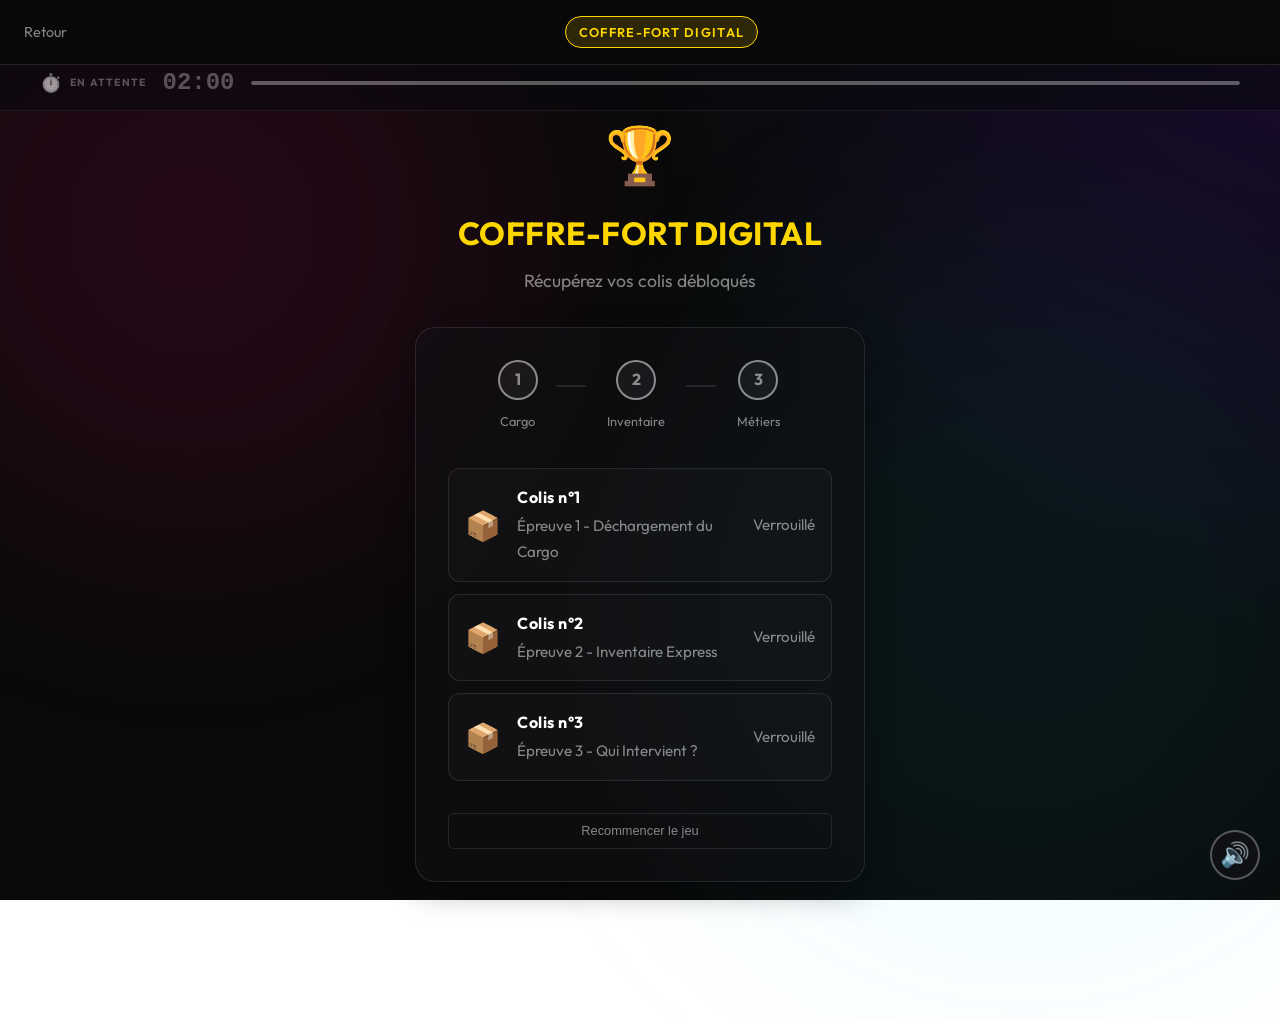
==== coffre.html @ bd88b9b7 "Add files via upload" ====
<!DOCTYPE html>
<html lang="fr">
<head>
  <meta charset="UTF-8">
  <meta name="viewport" content="width=device-width, initial-scale=1.0">
  <title>Coffre-Fort Digital - Récompenses</title>
  
  <link rel="stylesheet" href="css/styles.css">
  <link rel="icon" type="image/jpeg" href="img/favicon.jpeg">
  
  <audio id="bg-music" loop>
    <source src="audio/coffre_win.mp3" type="audio/mpeg">
  </audio>
</head>
<body>

  <div class="page-loader" id="page-loader">
    <div class="loader-content">
      <div class="loader-logo">
        <div class="loader-symbols">
          <span class="loader-symbol circle"></span>
          <span class="loader-symbol triangle"></span>
          <span class="loader-symbol square"></span>
          <span class="loader-symbol cross"></span>
        </div>
      </div>
      <div class="loader-text">COFFRE-FORT DIGITAL</div>
      <div class="loader-bar">
        <div class="loader-progress"></div>
      </div>
      <div class="loader-status">Ouverture du conteneur de survie...</div>
    </div>
  </div>

  <header class="header">
    <a href="#" class="back-btn" id="back-btn">Retour</a>
    <div class="header-center">
      <span class="page-badge gold">COFFRE-FORT DIGITAL</span>
    </div>
    <div class="header-right"></div>
  </header>

  <main class="game-page">
    <div class="game-container">
      
      <div class="game-header">
        <div class="game-icon-large">🏆</div>
        <h1 class="gold">COFFRE-FORT DIGITAL</h1>
        <p>Récupérez vos colis débloqués</p>
      </div>

      <div class="game-content">
        
        <div class="coffre-progress">
          <div class="progress-item" id="prog-enigme1">
            <div class="progress-circle">1</div>
            <span>Cargo</span>
          </div>
          <div class="progress-line"></div>
          <div class="progress-item" id="prog-quiz">
            <div class="progress-circle">2</div>
            <span>Inventaire</span>
          </div>
          <div class="progress-line"></div>
          <div class="progress-item" id="prog-enigma">
            <div class="progress-circle">3</div>
            <span>Métiers</span>
          </div>
        </div>

        <div class="rewards-list">
          <div class="reward-card" id="reward-enigme1" data-game="enigme1">
            <div class="reward-icon">📦</div>
            <div class="reward-info">
              <h3>Colis n°1</h3>
              <span class="reward-link">Épreuve 1 - Déchargement du Cargo</span>
            </div>
            <div class="reward-status" id="status-enigme1">Verrouillé</div>
          </div>

          <div class="reward-card" id="reward-quiz" data-game="quiz">
            <div class="reward-icon">📦</div>
            <div class="reward-info">
              <h3>Colis n°2</h3>
              <span class="reward-link">Épreuve 2 - Inventaire Express</span>
            </div>
            <div class="reward-status" id="status-quiz">Verrouillé</div>
          </div>

          <div class="reward-card" id="reward-enigma" data-game="enigma">
            <div class="reward-icon">📦</div>
            <div class="reward-info">
              <h3>Colis n°3</h3>
              <span class="reward-link">Épreuve 3 - Qui Intervient ?</span>
            </div>
            <div class="reward-status" id="status-enigma">Verrouillé</div>
          </div>
        </div>

        <div class="next-zone-box hidden" id="next-zone">
          <div class="next-zone-content">
            <span class="next-zone-icon" id="next-zone-icon">🎉</span>
            <h3 id="next-zone-title">ÉPREUVES TERMINÉES</h3>
            <p id="next-zone-text">Résultat de vos épreuves</p>
            <div class="next-zone-direction">
              <span class="direction-icon">🗣️</span>
              <div class="direction-info">
                <strong>PROCHAINE ÉTAPE</strong>
                <p>Échangez avec l'<span class="zone-name">INTERVENANT LOGISTIQUE</span> sur les métiers et conditions de travail !</p>
              </div>
            </div>
            <p class="next-zone-instruction">Présentez vos résultats à l'intervenant. Posez-lui vos questions sur les formations, les métiers et le quotidien en entrepôt !</p>
          </div>
        </div>

        <button class="btn-reset" id="btn-reset">Recommencer le jeu</button>

      </div>
    </div>
  </main>

  <div class="modal" id="modal-success">
    <div class="modal-content success">
      <div class="modal-icon">OK</div>
      <h3>COLIS DÉBLOQUÉ !</h3>
      <p>Signalez au maître du jeu que vous avez réussi.<br>Vous pouvez recevoir vos prix et continuer.</p>
      <button class="btn-primary" id="btn-close-success">CONTINUER</button>
    </div>
  </div>

  <div class="modal" id="modal-fail">
    <div class="modal-content fail">
      <div class="modal-icon">X</div>
      <h3>COLIS VERROUILLÉ</h3>
      <p id="fail-message">Vous devez réussir l'épreuve pour débloquer ce colis.</p>
      <button class="btn-primary" id="btn-close-fail">COMPRIS</button>
    </div>
  </div>

  <footer class="footer">
    <p>© 2026 Maître du Jeu Khouyousse — Destination Apprentissage</p>
  </footer>

  <script src="js/loader.js"></script>
  <script src="js/gameState.js"></script>
  <script src="js/globalTimer.js"></script>
  <script src="js/coffre.js"></script>
  <script src="js/music.js"></script>
</body>
</html>
---- css/styles.css ----
/* ==========================================
   RESET & VARIABLES
   ========================================== */
@import url('https://fonts.googleapis.com/css2?family=Outfit:wght@300;400;600;700;800;900&display=swap');

* {
  margin: 0;
  padding: 0;
  box-sizing: border-box;
}

:root {
  --bg: #0a0a0a;
  --bg-card: #111114;
  --bg-card-hover: #1a1a1f;
  --pink: #ff007f;
  --purple: #a855f7;
  --cyan: #00d4ff;
  --green: #00ff88;
  --red: #ff4444;
  --gold: #ffd700;
  --white: #ffffff;
  --gray: rgba(255,255,255,0.5);
  --gray-light: rgba(255,255,255,0.7);
  --border: rgba(255,255,255,0.1);
}

body {
  font-family: 'Segoe UI', system-ui, -apple-system, sans-serif;
  background: var(--bg);
  color: var(--white);
  line-height: 1.6;
  min-height: 100vh;
}

/* HEADER */
.header {
  position: fixed;
  top: 0;
  left: 0;
  right: 0;
  z-index: 100;
  display: flex;
  justify-content: space-between;
  align-items: center;
  padding: 1rem 1.5rem;
  background: rgba(10,10,10,0.95);
  backdrop-filter: blur(10px);
  border-bottom: 1px solid var(--border);
}

.header-left { display: flex; align-items: center; gap: 0.75rem; flex-shrink: 0; }
.header-center { flex: 1; display: flex; justify-content: center; }
.header-right { flex-shrink: 0; }

.squid-symbols { display: flex; gap: 0.35rem; }
.symbol.circle { width: 12px; height: 12px; border: 2px solid var(--pink); border-radius: 50%; }
.symbol.triangle { width: 0; height: 0; border-left: 6px solid transparent; border-right: 6px solid transparent; border-bottom: 10px solid var(--pink); }
.symbol.square { width: 12px; height: 12px; border: 2px solid var(--pink); }
.symbol.cross { width: 12px; height: 12px; position: relative; }
.symbol.cross::before, .symbol.cross::after { content: ''; position: absolute; background: var(--pink); border-radius: 1px; width: 2px; height: 100%; top: 50%; left: 50%; }
.symbol.cross::before { transform: translate(-50%, -50%) rotate(45deg); }
.symbol.cross::after { transform: translate(-50%, -50%) rotate(-45deg); }

.logo-text {
  font-size: 0.95rem;
  font-weight: 700;
  background: linear-gradient(90deg, var(--pink), var(--purple));
  -webkit-background-clip: text;
  -webkit-text-fill-color: transparent;
}

.back-btn { color: var(--gray); text-decoration: none; font-size: 0.9rem; transition: color 0.2s; white-space: nowrap; flex-shrink: 0; }
.back-btn:hover { color: var(--white); }

.page-badge {
  padding: 0.3rem 1rem;
  background: rgba(255,0,127,0.15);
  border: 1px solid var(--pink);
  border-radius: 20px;
  font-size: 0.7rem;
  font-weight: 600;
  letter-spacing: 0.1em;
  color: var(--pink);
}
.page-badge.gold { background: rgba(255,215,0,0.15); border-color: var(--gold); color: var(--gold); }

/* MAIN */
.main-container { padding-top: 70px; }

/* HERO */
.hero { padding: 2rem 1.5rem; text-align: center; }
.hero-affiche { max-width: 700px; width: 100%; height: auto; border-radius: 12px; }
.hero-subtitle { margin-top: 1rem; color: var(--gray); font-size: 0.85rem; letter-spacing: 0.1em; text-transform: uppercase; }

/* RULES */
.rules-section { padding: 0 1.5rem 2rem; max-width: 600px; margin: 0 auto; }
.card { background: var(--bg-card); border: 1px solid var(--border); border-radius: 12px; padding: 1.5rem; text-align: center; }
.card h2 { color: var(--pink); font-size: 1.1rem; margin-bottom: 0.75rem; }
.rules-list { list-style: none; text-align: left; }
.rules-list li { color: var(--gray-light); font-size: 0.85rem; padding: 0.4rem 0; padding-left: 1.5rem; position: relative; }
.rules-list li::before { content: "→"; position: absolute; left: 0; color: var(--pink); }
.warning { color: var(--red) !important; }

/* SLIDER */
.slider-section { padding: 2rem 0; }
.section-title { text-align: center; font-size: 1rem; color: var(--gray); letter-spacing: 0.15em; margin-bottom: 1.5rem; }
.slider-container { display: flex; align-items: center; justify-content: center; max-width: 420px; margin: 0 auto; padding: 0 0.5rem; }
.slider-viewport { flex: 1; overflow: hidden; border-radius: 20px; }
.slider-track { display: flex; transition: transform 0.4s ease; }
.slide { min-width: 100%; padding: 0.5rem; }

.slide-card { background: var(--bg-card); border: 2px solid var(--border); border-radius: 20px; padding: 2rem 1.5rem; text-align: center; position: relative; transition: all 0.3s; }
.slide-card:hover { border-color: var(--pink); }
.slide-card.locked { opacity: 0.5; }
.slide-card.locked:hover { border-color: var(--border); }
.slide-card.coffre { border-color: rgba(255,215,0,0.3); }
.slide-card.coffre:hover { border-color: var(--gold); }

.slide-badge { position: absolute; top: -12px; left: 50%; transform: translateX(-50%); padding: 0.3rem 1rem; background: linear-gradient(135deg, var(--pink), var(--purple)); border-radius: 20px; font-size: 0.7rem; font-weight: 700; letter-spacing: 0.1em; }
.slide-badge.gold { background: linear-gradient(135deg, var(--gold), #ff9500); }
.slide-icon { font-size: 3.5rem; margin: 1rem 0; }
.slide-card h3 { font-size: 1.5rem; margin-bottom: 0.5rem; }
.slide-card h3.pink { color: var(--pink); }
.slide-card h3.cyan { color: var(--cyan); }
.slide-card h3.purple { color: var(--purple); }
.slide-card h3.gold { color: var(--gold); }
.slide-card p { color: var(--gray); font-size: 0.9rem; margin-bottom: 1.5rem; }
.slide-status { display: flex; align-items: center; justify-content: center; gap: 0.5rem; margin-bottom: 1.5rem; font-size: 0.85rem; color: var(--gray); }

.status-dot { width: 8px; height: 8px; border-radius: 50%; background: var(--gray); }
.status-dot.success { background: var(--green); }
.status-dot.fail { background: var(--red); }

.slide-btn { display: inline-block; padding: 0.8rem 2rem; background: linear-gradient(135deg, var(--pink), var(--purple)); border-radius: 10px; color: white; text-decoration: none; font-size: 0.9rem; font-weight: 600; transition: all 0.3s; }
.slide-btn:hover { transform: scale(1.05); box-shadow: 0 0 25px rgba(255,0,127,0.4); }
.slide-btn.disabled { background: var(--border); pointer-events: none; }
.slide-btn.success { background: var(--green); pointer-events: none; }
.slide-btn.fail { background: var(--red); pointer-events: none; }
.slide-btn.gold { background: linear-gradient(135deg, var(--gold), #ff9500); }

.slider-btn { width: 36px; height: 36px; background: var(--bg-card); border: 1px solid var(--border); border-radius: 50%; color: var(--white); font-size: 1.2rem; cursor: pointer; transition: all 0.3s; flex-shrink: 0; }
.slider-btn:hover { border-color: var(--pink); color: var(--pink); }
.slider-dots { display: flex; justify-content: center; gap: 0.75rem; margin-top: 1.5rem; }
.dot { width: 10px; height: 10px; border-radius: 50%; background: var(--border); cursor: pointer; transition: all 0.3s; }
.dot:hover { background: var(--gray); }
.dot.active { background: var(--pink); transform: scale(1.2); }

/* ==========================================
   MISSION SECTION - STYLE CINÉMATIQUE
   ========================================== */
.mission-section { 
  padding: 0; 
  max-width: 100%; 
  margin: 2rem 0; 
}

/* HERO BANNER */
.mission-hero {
  position: relative;
  width: 100%;
  height: 400px;
  overflow: hidden;
  display: flex;
  align-items: center;
  justify-content: center;
}

.mission-hero-bg {
  position: absolute;
  inset: 0;
  z-index: 0;
}

.mission-hero-img {
  width: 100%;
  height: 100%;
  object-fit: cover;
  object-position: center 20%;
  filter: brightness(0.4) saturate(1.2);
}

.mission-hero-overlay {
  position: absolute;
  inset: 0;
  background: linear-gradient(
    180deg,
    rgba(10, 10, 10, 0.3) 0%,
    rgba(10, 10, 10, 0.6) 50%,
    rgba(10, 10, 10, 1) 100%
  );
}

.mission-hero-content {
  position: relative;
  z-index: 1;
  text-align: center;
  padding: 2rem;
}

.mission-tag {
  display: inline-block;
  padding: 0.4rem 1.2rem;
  background: rgba(255, 0, 127, 0.2);
  border: 1px solid var(--pink);
  border-radius: 30px;
  font-size: 0.7rem;
  font-weight: 700;
  letter-spacing: 0.2em;
  color: var(--pink);
  margin-bottom: 1rem;
  text-transform: uppercase;
}

.mission-main-title {
  font-size: 3.5rem;
  font-weight: 900;
  line-height: 1;
  color: var(--white);
  text-transform: uppercase;
  letter-spacing: 0.1em;
  text-shadow: 0 0 40px rgba(255, 0, 127, 0.5);
  margin-bottom: 1rem;
}

.mission-main-title span {
  display: block;
  font-size: 4rem;
  background: linear-gradient(135deg, var(--pink), var(--purple), var(--cyan));
  -webkit-background-clip: text;
  -webkit-text-fill-color: transparent;
  filter: drop-shadow(0 0 30px rgba(255, 0, 127, 0.4));
}

.mission-tagline {
  font-size: 1.1rem;
  color: var(--gray-light);
  font-style: italic;
  letter-spacing: 0.05em;
}

.mission-divider {
  display: flex;
  align-items: center;
  justify-content: center;
  gap: 1rem;
  margin-top: 1.5rem;
}

.divider-line {
  width: 60px;
  height: 1px;
  background: linear-gradient(90deg, transparent, var(--pink), transparent);
}

.divider-icon {
  color: var(--pink);
  font-size: 0.8rem;
}

/* BRIEFING CARD */
.briefing-container {
  max-width: 700px;
  margin: -40px auto 0;
  padding: 0 1.5rem;
  position: relative;
  z-index: 2;
}

.briefing-card {
  background: linear-gradient(145deg, var(--bg-card), #0d0d10);
  border: 1px solid var(--border);
  border-radius: 20px;
  overflow: hidden;
  box-shadow: 
    0 20px 60px rgba(0, 0, 0, 0.5),
    0 0 0 1px rgba(255, 255, 255, 0.05) inset;
}

.briefing-header {
  display: flex;
  align-items: center;
  gap: 1rem;
  padding: 1.5rem;
  background: linear-gradient(135deg, rgba(255, 0, 127, 0.1), rgba(168, 85, 247, 0.1));
  border-bottom: 1px solid var(--border);
  position: relative;
}

.briefing-icon {
  position: relative;
  width: 50px;
  height: 50px;
  display: flex;
  align-items: center;
  justify-content: center;
}

.icon-ring {
  position: absolute;
  inset: 0;
  border: 2px solid var(--gold);
  border-radius: 50%;
  animation: pulse-ring 2s ease-out infinite;
}

@keyframes pulse-ring {
  0% { transform: scale(1); opacity: 1; }
  100% { transform: scale(1.3); opacity: 0; }
}

.icon-center {
  font-size: 1.5rem;
  position: relative;
  z-index: 1;
}

.briefing-title {
  flex: 1;
}

.briefing-label {
  display: block;
  font-size: 0.65rem;
  color: var(--gold);
  letter-spacing: 0.15em;
  margin-bottom: 0.2rem;
}

.briefing-title h3 {
  font-size: 1.2rem;
  font-weight: 700;
  color: var(--white);
  margin: 0;
}

.briefing-stamp {
  padding: 0.3rem 0.8rem;
  background: linear-gradient(135deg, rgba(255,215,0,0.2), rgba(255,165,0,0.2));
  border: 2px solid var(--gold);
  color: var(--gold);
  font-size: 0.7rem;
  font-weight: 800;
  letter-spacing: 0.1em;
  transform: rotate(-5deg);
  opacity: 0.9;
  box-shadow: 0 0 10px rgba(255,215,0,0.3);
}

.briefing-body {
  padding: 1.5rem;
}

.briefing-intro {
  font-size: 1rem;
  color: var(--gray-light);
  line-height: 1.7;
  margin-bottom: 1.5rem;
}

.briefing-intro strong {
  color: var(--cyan);
}

.highlight {
  color: var(--pink);
  font-weight: 600;
}

.briefing-objectives {
  background: rgba(0, 0, 0, 0.3);
  border-radius: 12px;
  padding: 1.2rem;
  margin-bottom: 1.5rem;
}

.briefing-objectives h4 {
  font-size: 0.85rem;
  color: var(--gold);
  margin-bottom: 1rem;
  letter-spacing: 0.1em;
}

.briefing-objectives ul {
  list-style: none;
  display: flex;
  flex-direction: column;
  gap: 0.8rem;
}

.briefing-objectives li {
  display: flex;
  align-items: center;
  gap: 1rem;
  color: var(--gray-light);
  font-size: 0.9rem;
}

.obj-number {
  display: flex;
  align-items: center;
  justify-content: center;
  width: 28px;
  height: 28px;
  background: linear-gradient(135deg, var(--pink), var(--purple));
  border-radius: 6px;
  font-size: 0.75rem;
  font-weight: 700;
  color: var(--white);
  flex-shrink: 0;
}

.briefing-warning {
  display: flex;
  align-items: flex-start;
  gap: 0.8rem;
  padding: 1rem;
  background: rgba(255, 68, 68, 0.1);
  border: 1px solid rgba(255, 68, 68, 0.3);
  border-radius: 10px;
}

.briefing-warning .warning-icon {
  font-size: 1.2rem;
  flex-shrink: 0;
}

.briefing-warning p {
  margin: 0;
  font-size: 0.85rem;
  color: var(--gray-light);
  line-height: 1.5;
}

.briefing-warning strong {
  color: var(--red);
}

/* STATS */
.briefing-stats {
  display: grid;
  grid-template-columns: repeat(3, 1fr);
  border-top: 1px solid var(--border);
}

.stat-card {
  display: flex;
  flex-direction: column;
  align-items: center;
  padding: 1.5rem 1rem;
  border-right: 1px solid var(--border);
  transition: background 0.3s;
}

.stat-card:last-child {
  border-right: none;
}

.stat-card:hover {
  background: rgba(255, 0, 127, 0.05);
}

.stat-icon {
  font-size: 1.5rem;
  margin-bottom: 0.5rem;
}

.stat-number {
  font-size: 2rem;
  font-weight: 800;
  background: linear-gradient(135deg, var(--pink), var(--purple));
  -webkit-background-clip: text;
  -webkit-text-fill-color: transparent;
  line-height: 1;
}

.stat-text {
  font-size: 0.7rem;
  color: var(--gray);
  letter-spacing: 0.1em;
  margin-top: 0.3rem;
}

/* FOOTER */
.briefing-footer {
  padding: 1.2rem 1.5rem;
  background: rgba(0, 0, 0, 0.3);
  text-align: center;
  border-top: 1px solid var(--border);
}

.briefing-footer p {
  font-size: 0.85rem;
  color: var(--gray);
  font-style: italic;
  margin: 0 0 0.3rem 0;
}

.footer-signature {
  font-size: 0.75rem;
  color: var(--gold);
  font-weight: 600;
}

/* RESPONSIVE */
@media (max-width: 768px) {
  .mission-hero {
    height: 320px;
  }
  
  .mission-main-title {
    font-size: 2.2rem;
  }
  
  .mission-main-title span {
    font-size: 2.8rem;
  }
  
  .briefing-container {
    padding: 0 1rem;
    margin-top: -30px;
  }
  
  .briefing-header {
    flex-wrap: wrap;
    gap: 0.8rem;
  }
  
  .briefing-stamp {
    position: absolute;
    top: 1rem;
    right: 1rem;
  }
  
  .briefing-stats {
    grid-template-columns: repeat(3, 1fr);
  }
  
  .stat-card {
    padding: 1rem 0.5rem;
  }
  
  .stat-number {
    font-size: 1.5rem;
  }
}

@media (max-width: 480px) {
  .mission-hero {
    height: 280px;
  }
  
  .mission-main-title {
    font-size: 1.8rem;
  }
  
  .mission-main-title span {
    font-size: 2.2rem;
  }
  
  .mission-tagline {
    font-size: 0.9rem;
  }
  
  .briefing-icon {
    display: none;
  }
  
  .stat-icon {
    font-size: 1.2rem;
  }
  
  .stat-number {
    font-size: 1.3rem;
  }
  
  .stat-text {
    font-size: 0.6rem;
  }
}


/* GAME PAGE */
.game-page { padding: 80px 1.5rem 2rem; min-height: 100vh; display: flex; align-items: center; justify-content: center; }
.game-container { width: 100%; max-width: 450px; }
.game-header { text-align: center; margin-bottom: 2rem; }
.game-icon-large { font-size: 3.5rem; margin-bottom: 0.5rem; }
.game-header h1 { font-size: 2rem; margin-bottom: 0.5rem; }
.game-header h1.pink { color: var(--pink); }
.game-header h1.cyan { color: var(--cyan); }
.game-header h1.purple { color: var(--purple); }
.game-header h1.gold { color: var(--gold); }
.game-header p { color: var(--gray); font-size: 0.95rem; }
.game-content { background: var(--bg-card); border: 1px solid var(--border); border-radius: 20px; padding: 2rem; }

/* TIMER */
.timer-container { text-align: center; margin-bottom: 1.5rem; }
.timer-display { display: flex; align-items: center; justify-content: center; gap: 0.25rem; }
.timer-num { font-size: 4rem; font-weight: 800; font-family: 'Courier New', monospace; background: linear-gradient(135deg, var(--pink), var(--purple)); -webkit-background-clip: text; -webkit-text-fill-color: transparent; }
.timer-sep { font-size: 3.5rem; color: var(--pink); animation: blink 1s infinite; }
@keyframes blink { 0%, 100% { opacity: 1; } 50% { opacity: 0.3; } }
.timer-label { display: block; font-size: 0.7rem; color: var(--gray); letter-spacing: 0.2em; margin-top: 0.5rem; }

/* BUTTONS */
.btn-primary { display: block; width: 100%; padding: 1rem; background: linear-gradient(135deg, var(--pink), var(--purple)); border: none; border-radius: 10px; color: white; font-size: 1rem; font-weight: 600; text-decoration: none; text-align: center; cursor: pointer; transition: all 0.3s; }
.btn-primary:hover { transform: scale(1.02); box-shadow: 0 0 30px rgba(255,0,127,0.4); }
.btn-primary:disabled { opacity: 0.6; cursor: not-allowed; transform: none; box-shadow: none; }
.btn-gold { background: linear-gradient(135deg, var(--gold), #ff9500); }
.btn-success { padding: 0.8rem 1.5rem; background: rgba(0,255,136,0.15); border: 1px solid var(--green); border-radius: 8px; color: var(--green); font-size: 0.9rem; font-weight: 600; cursor: pointer; transition: all 0.3s; }
.btn-success:hover { background: var(--green); color: var(--bg); }
.btn-fail { padding: 0.8rem 1.5rem; background: rgba(255,68,68,0.15); border: 1px solid var(--red); border-radius: 8px; color: var(--red); font-size: 0.9rem; font-weight: 600; cursor: pointer; transition: all 0.3s; }
.btn-fail:hover { background: var(--red); color: var(--bg); }
.btn-reset { margin-top: 2rem; padding: 0.6rem 1rem; background: transparent; border: 1px solid var(--border); border-radius: 6px; color: var(--gray); font-size: 0.8rem; cursor: pointer; transition: all 0.3s; width: 100%; }
.btn-reset:hover { border-color: var(--red); color: var(--red); }

/* WARNING */
.warning-box { background: rgba(255,150,0,0.1); border: 1px solid rgba(255,150,0,0.4); border-radius: 10px; padding: 1rem; margin-bottom: 1.5rem; display: flex; align-items: flex-start; gap: 0.75rem; }
.warning-box.active { background: rgba(255,68,68,0.15); border-color: var(--red); animation: pulse-warning 1s infinite; }
@keyframes pulse-warning { 0%, 100% { opacity: 1; } 50% { opacity: 0.7; } }
.warning-icon { font-size: 1.3rem; flex-shrink: 0; }
.warning-box p { color: rgba(255,200,100,0.9); font-size: 0.85rem; margin: 0; text-align: left; }
.warning-box.active p { color: var(--red); }

/* LOCKED */
.locked-container { text-align: center; }
.locked-box { padding: 2rem; }
.lock-icon { font-size: 3rem; display: block; margin-bottom: 1rem; }
.locked-box h3 { color: var(--gray-light); margin-bottom: 0.5rem; }
.locked-box p { color: var(--gray); margin-bottom: 1.5rem; }

/* VALIDATION */
.validation-container { margin-top: 1.5rem; padding-top: 1.5rem; border-top: 1px solid var(--border); animation: fadeIn 0.3s ease; }
@keyframes fadeIn { from { opacity: 0; transform: translateY(10px); } to { opacity: 1; transform: translateY(0); } }
.validation-box { text-align: center; }
.validation-box h3 { color: var(--pink); margin-bottom: 0.5rem; }
.validation-box p { color: var(--gray); margin-bottom: 1rem; }
.validation-btns { display: flex; gap: 1rem; justify-content: center; }

/* RESULT */
.result-container { animation: fadeIn 0.3s ease; }
.result-box { text-align: center; padding: 1rem 0; }
.result-icon { width: 70px; height: 70px; margin: 0 auto 1rem; border-radius: 50%; display: flex; align-items: center; justify-content: center; font-size: 2rem; font-weight: 700; }
.result-box.success .result-icon { background: rgba(0,255,136,0.15); color: var(--green); }
.result-box.fail .result-icon { background: rgba(255,68,68,0.15); color: var(--red); }
.result-box h3 { font-size: 1.3rem; margin-bottom: 0.5rem; }
.result-box.success h3 { color: var(--green); }
.result-box.fail h3 { color: var(--red); }
.result-box p { color: var(--gray); margin-bottom: 1.5rem; }
.result-score { font-size: 1.1rem; color: var(--gray-light); margin-bottom: 1rem !important; }

/* QUIZ */
.quiz-container { animation: fadeIn 0.3s ease; }
.quiz-progress { margin-bottom: 1.5rem; }
#progress-text { font-size: 0.8rem; color: var(--gray); }
.progress-bar { height: 4px; background: var(--border); border-radius: 2px; margin-top: 0.5rem; overflow: hidden; }
.progress-fill { height: 100%; background: linear-gradient(90deg, var(--pink), var(--cyan)); transition: width 0.3s; }
.quiz-question { font-size: 1.1rem; text-align: center; margin-bottom: 1.5rem; color: var(--white); }
.quiz-options { display: flex; flex-direction: column; gap: 0.6rem; }
.quiz-option { padding: 1rem; background: rgba(255,255,255,0.03); border: 1px solid var(--border); border-radius: 10px; color: var(--white); font-size: 0.95rem; text-align: left; cursor: pointer; transition: all 0.2s; }
.quiz-option:hover { border-color: var(--cyan); background: rgba(0,212,255,0.08); }
.quiz-option.correct { border-color: var(--green); background: rgba(0,255,136,0.15); }
.quiz-option.wrong { border-color: var(--red); background: rgba(255,68,68,0.15); }

/* COFFRE */
.coffre-progress { display: flex; align-items: center; justify-content: center; margin-bottom: 2rem; }
.progress-item { display: flex; flex-direction: column; align-items: center; gap: 0.4rem; }
.progress-item span { font-size: 0.75rem; color: var(--gray); }
.progress-circle { width: 40px; height: 40px; border-radius: 50%; display: flex; align-items: center; justify-content: center; font-weight: 700; background: rgba(255,255,255,0.05); border: 2px solid var(--gray); color: var(--gray); transition: all 0.3s; }
.progress-circle.success { background: rgba(0,255,136,0.15); border-color: var(--green); color: var(--green); }
.progress-circle.fail { background: rgba(255,68,68,0.15); border-color: var(--red); color: var(--red); }
.progress-line { width: 30px; height: 2px; background: var(--border); margin: 0 0.5rem; margin-bottom: 1.5rem; }
.rewards-list { display: flex; flex-direction: column; gap: 0.75rem; }
.reward-card { display: flex; align-items: center; gap: 1rem; padding: 1rem; background: rgba(255,255,255,0.02); border: 1px solid var(--border); border-radius: 12px; cursor: pointer; transition: all 0.3s; }
.reward-card:hover { background: rgba(255,255,255,0.05); border-color: var(--pink); }
.reward-card.unlocked { border-color: var(--green); }
.reward-card.unlocked:hover { border-color: var(--green); background: rgba(0,255,136,0.05); }
.reward-icon { font-size: 1.8rem; }
.reward-info { flex: 1; }
.reward-info h3 { font-size: 1rem; margin-bottom: 0.15rem; }
.reward-link { font-size: 0.75rem; color: var(--gray); }
.reward-status { font-size: 0.8rem; color: var(--gray); }
.reward-status.unlocked { color: var(--green); }
.reward-status.failed { color: var(--red); }

/* MODAL */
.modal { position: fixed; inset: 0; background: rgba(0,0,0,0.9); display: none; align-items: center; justify-content: center; z-index: 1000; padding: 1rem; }
.modal.visible { display: flex; }
.modal-content { background: var(--bg-card); border-radius: 20px; padding: 2.5rem 2rem; text-align: center; max-width: 380px; width: 100%; animation: scaleIn 0.3s ease; }
@keyframes scaleIn { from { transform: scale(0.9); opacity: 0; } to { transform: scale(1); opacity: 1; } }
.modal-content.success { border: 1px solid var(--green); }
.modal-content.fail { border: 1px solid var(--red); }
.modal-icon { width: 70px; height: 70px; margin: 0 auto 1rem; border-radius: 50%; display: flex; align-items: center; justify-content: center; font-size: 2rem; font-weight: 700; }
.modal-content.success .modal-icon { background: rgba(0,255,136,0.15); color: var(--green); }
.modal-content.fail .modal-icon { background: rgba(255,68,68,0.15); color: var(--red); }
.modal-content h3 { font-size: 1.3rem; margin-bottom: 0.75rem; }
.modal-content.success h3 { color: var(--green); }
.modal-content.fail h3 { color: var(--red); }
.modal-content p { color: var(--gray); line-height: 1.5; margin-bottom: 1.5rem; }

/* FOOTER */
.footer { text-align: center; padding: 1.5rem; border-top: 1px solid var(--border); color: var(--gray); font-size: 0.8rem; }

/* UTILITIES */
.hidden { display: none !important; }

/* RESPONSIVE TABLET */
@media (max-width: 768px) {
  .mission-content { grid-template-columns: 1fr; gap: 1.5rem; }
  .mission-posters { flex-direction: row; justify-content: center; }
  .poster-inner { max-height: 200px; }
  .mission-title { font-size: 1.5rem; }
  .mission-card { padding: 1.5rem; }
}

/* RESPONSIVE MOBILE */
@media (max-width: 480px) {
  .header { padding: 0.75rem 1rem; }
  .logo-text { display: none; }
  .timer-num { font-size: 3rem; }
  .timer-sep { font-size: 2.5rem; }
  .game-header h1 { font-size: 1.6rem; }
  .game-content { padding: 1.5rem; }
  .slider-btn { width: 32px; height: 32px; font-size: 1rem; }
  .slide-card { padding: 1.5rem 1rem; }
  .slide-icon { font-size: 2.5rem; }
  .slide-card h3 { font-size: 1.2rem; }
  .slide-btn { padding: 0.6rem 1.5rem; font-size: 0.8rem; }
  .mission-section { padding: 2rem 1rem; }
  .mission-title-box { padding: 1rem 1.5rem; }
  .mission-title { font-size: 1.3rem; }
  .mission-posters { flex-direction: column; align-items: center; }
  .poster-card { width: 100%; max-width: 200px; }
  .poster-inner { max-height: 180px; }
  .progress-line { width: 20px; }
  .progress-circle { width: 35px; height: 35px; font-size: 0.9rem; }
  .validation-btns { flex-direction: column; }
  .btn-success, .btn-fail { width: 100%; }
}

/* =================================================================
   CORRECTIF MOBILE (A COLLER À LA FIN DE STYLES.CSS)
   ================================================================= */

@media screen and (max-width: 768px) {

  /* --- STRUCTURE GLOBALE --- */
  body, html {
    overflow-x: hidden; /* Empêche le scroll horizontal indésirable */
    width: 100%;
  }

  .main-container, .game-container, .game-page {
    width: 100%;
    padding: 10px;
    box-sizing: border-box;
    margin: 0;
  }

  /* --- HEADER MOBILE --- */
  .header {
    padding: 0.75rem 1rem;
    gap: 0.5rem;
  }
  
  .header-left {
    flex-shrink: 0;
  }

  .header-center {
    flex: 1;
    display: flex;
    justify-content: center;
  }
  
  .header-right {
    flex-shrink: 0;
  }
  
  .back-btn {
    font-size: 0.85rem;
  }
  
  .page-badge {
    padding: 0.25rem 0.6rem;
    font-size: 0.6rem;
  }

  /* --- INDEX : HERO & MISSION --- */
  .hero-affiche {
    width: 100%;
    height: auto;
    object-fit: cover;
  }

  .mission-content {
    display: flex;
    flex-direction: column !important; /* Les éléments passent l'un sous l'autre */
  }

  .mission-posters {
    flex-direction: column !important;
    width: 100%;
    align-items: center;
  }

  .poster-card {
    width: 100%;
    max-width: 320px; /* Taille max sur mobile */
    margin-bottom: 20px;
  }
  
  .poster-img {
    width: 100%;
    height: auto;
  }

  .mission-description {
    padding: 0 !important;
    width: 100%;
  }

  /* --- SLIDER (CARROUSEL) --- */
  .slider-section {
    width: 100%;
    overflow: hidden;
  }

  .slider-container {
    padding: 0;
    width: 100%;
  }

  .slider-viewport {
    width: 90%; /* Le slider prend 90% de la largeur */
    margin: 0 auto;
  }

  .slide-card {
    width: 100% !important; /* La carte remplit le viewport */
    min-height: auto; /* Hauteur adaptative */
    padding: 20px 10px;
    margin: 0;
    box-sizing: border-box;
  }
  
  .slider-btn {
    z-index: 10; /* S'assure que les flèches sont au-dessus */
  }

  /* --- PAGES JEUX (QUIZ, ENIGME...) --- */
  .game-header h1 {
    font-size: 2rem; /* Titre plus petit */
    word-wrap: break-word; /* Coupe les mots si trop longs */
  }

  .game-icon-large {
    font-size: 3rem;
  }
  
  /* Quiz : Boutons l'un sous l'autre */
  .quiz-options {
    display: flex;
    flex-direction: column;
    gap: 10px;
  }
  
  .quiz-option {
    width: 100%;
    box-sizing: border-box;
  }

  /* Enigme : Timer adaptable */
  .timer-display {
    font-size: 15vw; /* S'adapte à la largeur de l'écran */
  }
  
  .validation-btns {
    display: flex;
    flex-direction: column;
    width: 100%;
    gap: 10px;
  }
  
  .validation-btns button {
    width: 100%;
    margin: 0;
  }

  /* --- COFFRE --- */
  .rewards-list {
    display: flex;
    flex-direction: column !important;
  }

  .reward-card {
    width: 100% !important;
    box-sizing: border-box;
    margin-bottom: 10px;
  }

  /* Progression Coffre (Boules 1-2-3) */
  .coffre-progress {
    justify-content: center;
    flex-wrap: wrap;
    gap: 10px;
  }
  
  .progress-line {
    width: 20px; /* Ligne plus courte entre les boules */
  }

  /* --- MODALES POPUP --- */
  .modal-content {
    width: 90% !important;
    margin: 20% auto;
    padding: 20px;
  }
}

/* ==========================================
   LAYOUTS CÔTE À CÔTE
   ========================================== */

/* Layout pour les pages de jeu (énigme, quiz, scénario) */
.game-container-wide {
  max-width: 1100px;
}

.game-layout-split {
  display: grid;
  grid-template-columns: 1fr 1fr;
  gap: 2rem;
  align-items: stretch;
}

.game-col-left,
.game-col-right {
  min-width: 0;
  display: flex;
  flex-direction: column;
}

/* Hauteur égale pour les deux colonnes */
.height-match {
  flex: 1;
  display: flex;
  flex-direction: column;
}

.mission-briefing-box.height-match {
  height: 100%;
}

.mission-briefing-box.height-match .briefing-box-content {
  flex: 1;
  display: flex;
  flex-direction: column;
  justify-content: space-between;
}

.game-content-inner.height-match {
  height: 100%;
  background: var(--bg-card);
  border: 1px solid var(--border);
  border-radius: 16px;
  padding: 1.5rem;
  display: flex;
  flex-direction: column;
  justify-content: center;
}

/* Section timer centrée verticalement */
.timer-section-centered {
  flex: 1;
  display: flex;
  flex-direction: column;
  justify-content: center;
  align-items: center;
  text-align: center;
}

.timer-section-centered .warning-box {
  width: 100%;
  margin-bottom: 1.5rem;
}

.timer-section-centered .timer-container {
  margin-bottom: 1.5rem;
}

.timer-section-centered .btn-primary {
  width: 100%;
}

.timer-section-centered .validation-container {
  width: 100%;
  margin-top: 1.5rem;
}

/* Quiz start box centré */
.quiz-start-box {
  flex: 1;
  display: flex;
  flex-direction: column;
  justify-content: center;
  align-items: center;
  text-align: center;
  padding: 2rem 1rem;
}

.quiz-start-box .start-icon {
  font-size: 3rem;
  margin-bottom: 1rem;
}

.quiz-start-box h3 {
  font-size: 1.2rem;
  color: var(--cyan);
  margin-bottom: 0.5rem;
}

.quiz-start-box p {
  color: var(--gray);
  font-size: 0.9rem;
  margin-bottom: 1.5rem;
}

.quiz-start-box .btn-primary {
  width: 100%;
  max-width: 300px;
}

/* Quiz content centré */
.quiz-container {
  flex: 1;
  display: flex;
  flex-direction: column;
  justify-content: center;
}

/* RÉSULTAT PLEIN ÉCRAN */
.result-container-full {
  display: flex;
  justify-content: center;
  align-items: center;
  min-height: 300px;
  padding: 2rem;
}

.result-container-full .result-box {
  background: var(--bg-card);
  border: 2px solid var(--border);
  border-radius: 20px;
  padding: 3rem 2rem;
  text-align: center;
  max-width: 500px;
  width: 100%;
}

.result-container-full .result-box.success {
  border-color: var(--green);
  box-shadow: 0 0 40px rgba(0, 255, 136, 0.2);
}

.result-container-full .result-box.fail {
  border-color: var(--red);
  box-shadow: 0 0 40px rgba(255, 68, 68, 0.2);
}

.result-container-full .result-icon {
  width: 80px;
  height: 80px;
  border-radius: 50%;
  display: flex;
  align-items: center;
  justify-content: center;
  font-size: 2.5rem;
  margin: 0 auto 1.5rem;
  background: rgba(255, 255, 255, 0.1);
}

.result-container-full .result-box.success .result-icon {
  background: rgba(0, 255, 136, 0.2);
  color: var(--green);
}

.result-container-full .result-box.fail .result-icon {
  background: rgba(255, 68, 68, 0.2);
  color: var(--red);
}

.result-container-full .result-box h3 {
  font-size: 1.8rem;
  margin-bottom: 1rem;
}

.result-container-full .result-box.success h3 {
  color: var(--green);
}

.result-container-full .result-box.fail h3 {
  color: var(--red);
}

.result-container-full .result-box p {
  color: var(--gray-light);
  font-size: 1rem;
  margin-bottom: 1rem;
}

.result-container-full .result-score {
  font-size: 1.2rem;
  font-weight: 700;
  color: var(--white);
  margin-bottom: 1.5rem;
}

.result-container-full .btn-primary {
  margin-top: 1rem;
}

/* Layout pour l'index (briefing + slider) */
.main-game-section {
  padding: 2rem 1.5rem;
  max-width: 1200px;
  margin: 0 auto;
}

.main-game-layout {
  display: grid;
  grid-template-columns: 1fr 1fr;
  gap: 2rem;
  align-items: stretch;
}

.main-col-left,
.main-col-right {
  min-width: 0;
  display: flex;
  flex-direction: column;
}

/* Briefing card dans l'index */
.briefing-card-index {
  background: linear-gradient(145deg, var(--bg-card), #0d0d10);
  border: 1px solid var(--border);
  border-radius: 20px;
  overflow: hidden;
  box-shadow: 
    0 20px 60px rgba(0, 0, 0, 0.5),
    0 0 0 1px rgba(255, 255, 255, 0.05) inset;
  flex: 1;
  display: flex;
  flex-direction: column;
}

.briefing-card-index .briefing-body {
  flex: 1;
}

/* Slider inline */
.slider-section-inline {
  background: var(--bg-card);
  border: 1px solid var(--border);
  border-radius: 20px;
  padding: 1.5rem;
  flex: 1;
  display: flex;
  flex-direction: column;
}

.slider-section-inline .section-title {
  margin-bottom: 1rem;
}

.slider-section-inline .slider-container {
  flex: 1;
  display: flex;
  align-items: center;
}

.slider-section-inline .slider-dots {
  margin-top: 1rem;
}

/* RESPONSIVE pour layouts côte à côte */
@media (max-width: 900px) {
  .game-layout-split,
  .main-game-layout {
    grid-template-columns: 1fr;
    gap: 1.5rem;
  }
  
  .game-container-wide {
    max-width: 500px;
  }
  
  .main-game-section {
    padding: 1.5rem 1rem;
  }
  
  .height-match {
    height: auto;
  }
  
  .result-container-full {
    min-height: 250px;
    padding: 1.5rem;
  }
  
  .result-container-full .result-box {
    padding: 2rem 1.5rem;
  }
}

@media (max-width: 480px) {
  .game-content-inner.height-match {
    padding: 1rem;
  }
  
  .briefing-card-index {
    border-radius: 16px;
  }
  
  .slider-section-inline {
    padding: 1rem;
    border-radius: 16px;
  }
  
  .result-container-full .result-icon {
    width: 60px;
    height: 60px;
    font-size: 2rem;
  }
  
  .result-container-full .result-box h3 {
    font-size: 1.4rem;
  }
}

/* ==========================================
   PAGE LOADER
   ========================================== */
.page-loader {
  position: fixed;
  inset: 0;
  background: var(--bg);
  z-index: 9999;
  display: flex;
  align-items: center;
  justify-content: center;
  transition: opacity 0.5s ease, visibility 0.5s ease;
}

.page-loader.hidden {
  opacity: 0;
  visibility: hidden;
}

.loader-content {
  text-align: center;
  padding: 2rem;
}

.loader-logo {
  margin-bottom: 2rem;
}

.loader-symbols {
  display: flex;
  justify-content: center;
  gap: 1.5rem;
}

.loader-symbol {
  animation: pulse-symbol 1.5s ease-in-out infinite;
}

.loader-symbol.circle {
  width: 40px;
  height: 40px;
  border: 4px solid var(--pink);
  border-radius: 50%;
  animation-delay: 0s;
}

.loader-symbol.triangle {
  width: 0;
  height: 0;
  border-left: 20px solid transparent;
  border-right: 20px solid transparent;
  border-bottom: 35px solid var(--pink);
  animation-delay: 0.2s;
}

.loader-symbol.square {
  width: 35px;
  height: 35px;
  border: 4px solid var(--pink);
  animation-delay: 0.4s;
}

.loader-symbol.cross {
  width: 35px;
  height: 35px;
  position: relative;
  animation-delay: 0.6s;
}

.loader-symbol.cross::before,
.loader-symbol.cross::after {
  content: '';
  position: absolute;
  background: var(--pink);
  border-radius: 2px;
  top: 50%;
  left: 50%;
}

.loader-symbol.cross::before {
  width: 4px;
  height: 100%;
  transform: translate(-50%, -50%) rotate(45deg);
}

.loader-symbol.cross::after {
  width: 4px;
  height: 100%;
  transform: translate(-50%, -50%) rotate(-45deg);
}

@keyframes pulse-symbol {
  0%, 100% { transform: scale(1); opacity: 1; }
  50% { transform: scale(1.2); opacity: 0.7; }
}

.loader-text {
  font-size: 1.5rem;
  font-weight: 800;
  letter-spacing: 0.2em;
  background: linear-gradient(135deg, var(--pink), var(--purple), var(--cyan));
  -webkit-background-clip: text;
  -webkit-text-fill-color: transparent;
  margin-bottom: 2rem;
}

.loader-bar {
  width: 200px;
  height: 4px;
  background: var(--border);
  border-radius: 2px;
  overflow: hidden;
  margin: 0 auto 1rem;
}

.loader-progress {
  height: 100%;
  width: 0%;
  background: linear-gradient(90deg, var(--pink), var(--purple), var(--cyan));
  border-radius: 2px;
  animation: load-progress 1.5s ease-out forwards;
}

@keyframes load-progress {
  0% { width: 0%; }
  100% { width: 100%; }
}

.loader-status {
  font-size: 0.85rem;
  color: var(--gray);
  letter-spacing: 0.1em;
}

/* ==========================================
   BOUTON FORMATION (HEADER)
   ========================================== */
.btn-formation {
  display: inline-block;
  padding: 0.5rem 1rem;
  background: linear-gradient(135deg, rgba(255, 0, 127, 0.15), rgba(168, 85, 247, 0.15));
  border: 1px solid var(--pink);
  border-radius: 25px;
  color: var(--white);
  text-decoration: none;
  font-size: 0.8rem;
  font-weight: 600;
  transition: all 0.3s ease;
  white-space: nowrap;
}

.btn-formation:hover {
  background: linear-gradient(135deg, var(--pink), var(--purple));
  transform: translateY(-2px);
  box-shadow: 0 5px 20px rgba(255, 0, 127, 0.3);
}

@media (max-width: 768px) {
  .btn-formation {
    padding: 0.4rem 0.8rem;
    font-size: 0.7rem;
  }
}

@media (max-width: 480px) {
  .btn-formation {
    padding: 0.35rem 0.6rem;
    font-size: 0.65rem;
  }
}

/* ==========================================
   FOOTER AMÉLIORÉ
   ========================================== */
.footer-enhanced {
  background: linear-gradient(180deg, var(--bg), #050508);
  border-top: 1px solid var(--border);
  padding: 2rem 1.5rem 1.5rem;
  margin-top: 2rem;
}

.footer-content {
  max-width: 900px;
  margin: 0 auto;
}

.footer-main {
  display: grid;
  grid-template-columns: 1fr auto;
  gap: 3rem;
  align-items: center;
  margin-bottom: 1.5rem;
}

.footer-info {
  display: flex;
  flex-direction: column;
  gap: 0.5rem;
}

.footer-logo {
  display: flex;
  align-items: center;
  gap: 0.75rem;
  margin-bottom: 0.5rem;
}

.footer-logo .squid-symbols {
  display: flex;
  gap: 0.3rem;
}

.footer-logo .symbol.circle { width: 10px; height: 10px; border-width: 2px; }
.footer-logo .symbol.triangle { border-left-width: 5px; border-right-width: 5px; border-bottom-width: 8px; }
.footer-logo .symbol.square { width: 10px; height: 10px; border-width: 2px; }
.footer-logo .symbol.cross { width: 10px; height: 10px; }
.footer-logo .symbol.cross::before { width: 2px; }
.footer-logo .symbol.cross::after { height: 2px; }

.footer-title {
  font-size: 1.1rem;
  font-weight: 700;
  background: linear-gradient(90deg, var(--pink), var(--purple));
  -webkit-background-clip: text;
  -webkit-text-fill-color: transparent;
}

.footer-date,
.footer-location {
  color: var(--gray-light);
  font-size: 0.85rem;
}

/* QR Code */
.footer-qr {
  text-align: center;
}

.qr-box {
  background: var(--bg-card);
  border: 1px solid var(--border);
  border-radius: 16px;
  padding: 1.5rem;
}

.qr-placeholder {
  width: 140px;
  height: 140px;
  background: var(--white);
  border-radius: 8px;
  display: flex;
  align-items: center;
  justify-content: center;
  margin: 0 auto 1rem;
  padding: 8px;
  overflow: hidden;
}

.qr-img {
  width: 100%;
  height: 100%;
  object-fit: contain;
  display: block;
}

.qr-icon {
  font-size: 2rem;
  margin-bottom: 0.3rem;
}

.qr-text {
  font-size: 0.7rem;
  font-weight: 700;
  letter-spacing: 0.1em;
}

.qr-label {
  font-size: 0.8rem;
  color: var(--gray);
}

/* Footer bottom */
.footer-bottom {
  text-align: center;
  padding-top: 1.5rem;
  border-top: 1px solid var(--border);
}

.footer-bottom p {
  font-size: 0.8rem;
  color: var(--gray);
}

@media (max-width: 768px) {
  .footer-main {
    grid-template-columns: 1fr;
    gap: 2rem;
    text-align: center;
  }
  
  .footer-logo {
    justify-content: center;
  }
}

/* Partenaires Footer */
.footer-partners {
  text-align: center;
  padding-bottom: 2rem;
  margin-bottom: 2rem;
  border-bottom: 1px solid var(--border);
}

.partners-label {
  display: block;
  font-size: 0.85rem;
  color: var(--gray);
  margin-bottom: 1rem;
  text-transform: uppercase;
  letter-spacing: 0.1em;
}

.partners-logos {
  display: flex;
  justify-content: center;
  align-items: center;
  gap: 2rem;
  flex-wrap: wrap;
}

.partner-logo {
  height: 60px;
  width: auto;
  object-fit: contain;
  background: white;
  padding: 0.5rem;
  border-radius: 8px;
}

/* Bouton équipe */
.btn-equipe {
  display: inline-block;
  margin-top: 1rem;
  padding: 0.6rem 1.2rem;
  background: transparent;
  border: 1px solid var(--pink);
  border-radius: 25px;
  color: var(--pink);
  text-decoration: none;
  font-size: 0.85rem;
  font-weight: 600;
  transition: all 0.3s ease;
}

.btn-equipe:hover {
  background: var(--pink);
  color: var(--white);
}

@media (max-width: 768px) {
  .footer-partners {
    padding-bottom: 1.5rem;
    margin-bottom: 1.5rem;
  }
  
  .partners-logos {
    gap: 1.5rem;
  }
  
  .partner-logo {
    height: 50px;
  }
}

/* ==========================================
   PAGE ÉQUIPE
   ========================================== */
.equipe-page {
  padding: 100px 1.5rem 2rem;
  min-height: 100vh;
}

.equipe-container {
  max-width: 900px;
  margin: 0 auto;
}

.equipe-header {
  text-align: center;
  margin-bottom: 3rem;
}

.equipe-icon {
  font-size: 3rem;
  margin-bottom: 1rem;
}

.equipe-header h1 {
  font-size: 2rem;
  background: linear-gradient(135deg, var(--pink), var(--purple));
  -webkit-background-clip: text;
  -webkit-text-fill-color: transparent;
  margin-bottom: 0.5rem;
}

.equipe-header p {
  color: var(--gray);
  font-size: 1rem;
}

/* Sections équipe */
.equipe-section {
  margin-bottom: 3rem;
}

.section-title-equipe {
  display: flex;
  align-items: center;
  gap: 0.75rem;
  font-size: 1.3rem;
  color: var(--white);
  margin-bottom: 1.5rem;
  padding-bottom: 0.75rem;
  border-bottom: 1px solid var(--border);
}

.title-icon {
  font-size: 1.5rem;
}

/* Grille des membres */
.membres-grid {
  display: grid;
  grid-template-columns: repeat(auto-fill, minmax(280px, 1fr));
  gap: 1.5rem;
}

.membre-card {
  background: var(--bg-card);
  border: 1px solid var(--border);
  border-radius: 16px;
  padding: 1.5rem;
  display: flex;
  gap: 1rem;
  transition: all 0.3s ease;
}

.membre-card:hover {
  border-color: var(--pink);
  transform: translateY(-3px);
}

.membre-avatar {
  width: 60px;
  height: 60px;
  background: linear-gradient(135deg, var(--pink), var(--purple));
  border-radius: 50%;
  display: flex;
  align-items: center;
  justify-content: center;
  font-size: 1.5rem;
  flex-shrink: 0;
}

.membre-info {
  flex: 1;
}

.membre-info h3 {
  font-size: 1rem;
  color: var(--white);
  margin-bottom: 0.25rem;
}

.membre-role {
  display: inline-block;
  font-size: 0.75rem;
  color: var(--pink);
  background: rgba(255, 0, 127, 0.15);
  padding: 0.2rem 0.6rem;
  border-radius: 10px;
  margin-bottom: 0.5rem;
}

.membre-desc {
  font-size: 0.85rem;
  color: var(--gray);
  line-height: 1.4;
}

.membre-avatar-img {
  background: #fff;
  padding: 6px;
  overflow: hidden;
}

.avatar-logo {
  width: 100%;
  height: 100%;
  object-fit: contain;
  border-radius: 50%;
}

.btn-portfolio {
  display: inline-flex;
  align-items: center;
  gap: 0.4rem;
  margin-top: 0.6rem;
  padding: 0.4rem 0.9rem;
  background: linear-gradient(135deg, var(--cyan), var(--purple));
  color: var(--white);
  font-size: 0.8rem;
  font-weight: 600;
  border-radius: 8px;
  text-decoration: none;
  transition: all 0.3s ease;
}

.btn-portfolio:hover {
  transform: translateY(-2px);
  box-shadow: 0 4px 15px rgba(0, 212, 255, 0.3);
}

.btn-portfolio-icon {
  font-size: 0.9rem;
}

/* Partenaires page équipe */
.partenaires-grid {
  display: grid;
  grid-template-columns: repeat(auto-fit, minmax(200px, 1fr));
  gap: 1.5rem;
}

.partenaire-card {
  background: var(--bg-card);
  border: 1px solid var(--border);
  border-radius: 16px;
  padding: 1.5rem;
  text-align: center;
  transition: all 0.3s ease;
}

.partenaire-card:hover {
  border-color: var(--cyan);
}

.partenaire-logo {
  height: 80px;
  width: auto;
  object-fit: contain;
  background: white;
  padding: 0.5rem;
  border-radius: 8px;
  margin-bottom: 1rem;
}

.partenaire-card h3 {
  font-size: 0.95rem;
  color: var(--white);
}

/* Remerciements */
.equipe-thanks {
  margin-top: 3rem;
}

.thanks-box {
  background: linear-gradient(135deg, rgba(255, 0, 127, 0.1), rgba(168, 85, 247, 0.1));
  border: 1px solid var(--pink);
  border-radius: 20px;
  padding: 2rem;
  text-align: center;
}

.thanks-icon {
  font-size: 2.5rem;
  display: block;
  margin-bottom: 1rem;
}

.thanks-box h3 {
  font-size: 1.3rem;
  color: var(--white);
  margin-bottom: 0.5rem;
}

.thanks-box p {
  color: var(--gray-light);
  font-size: 0.95rem;
}

@media (max-width: 480px) {
  .equipe-header h1 {
    font-size: 1.6rem;
  }
  
  .membre-card {
    flex-direction: column;
    text-align: center;
  }
  
  .membre-avatar {
    margin: 0 auto;
  }
}

/* ==========================================
   ANCIEN FOOTER (pour les autres pages)
   ========================================== */
.footer {
  padding: 1.5rem;
  text-align: center;
  border-top: 1px solid var(--border);
  margin-top: 2rem;
}

.footer p {
  font-size: 0.8rem;
  color: var(--gray);
}

/* ==========================================
   MISSION BRIEFING BOX - PAGES ÉPREUVES
   ========================================== */
.mission-briefing-box {
  background: linear-gradient(145deg, var(--bg-card), #0d0d10);
  border: 1px solid var(--border);
  border-radius: 16px;
  overflow: hidden;
  margin-bottom: 1.5rem;
}

.mission-briefing-box.quiz-theme .briefing-box-header {
  background: linear-gradient(135deg, rgba(0, 212, 255, 0.15), rgba(0, 150, 200, 0.1));
}

.mission-briefing-box.quiz-theme .briefing-box-tag {
  background: var(--cyan);
}

.mission-briefing-box.scenario-theme .briefing-box-header {
  background: linear-gradient(135deg, rgba(168, 85, 247, 0.15), rgba(120, 60, 200, 0.1));
}

.mission-briefing-box.scenario-theme .briefing-box-tag {
  background: var(--purple);
}

.briefing-box-header {
  display: flex;
  align-items: center;
  gap: 0.8rem;
  padding: 1rem 1.2rem;
  background: linear-gradient(135deg, rgba(255, 0, 127, 0.15), rgba(168, 85, 247, 0.1));
  border-bottom: 1px solid var(--border);
}

.briefing-box-icon {
  font-size: 1.5rem;
}

.briefing-box-header h3 {
  flex: 1;
  font-size: 0.95rem;
  font-weight: 700;
  color: var(--white);
  letter-spacing: 0.05em;
  margin: 0;
}

.briefing-box-tag {
  padding: 0.25rem 0.6rem;
  background: var(--pink);
  border-radius: 4px;
  font-size: 0.65rem;
  font-weight: 700;
  color: var(--white);
  letter-spacing: 0.05em;
}

.briefing-box-content {
  padding: 1.2rem;
  display: flex;
  flex-direction: column;
  gap: 1.2rem;
}

.mission-context,
.mission-objective,
.mission-rules,
.mission-reward {
  background: rgba(0, 0, 0, 0.2);
  border-radius: 10px;
  padding: 1rem;
}

.mission-context h4,
.mission-objective h4,
.mission-rules h4,
.mission-reward h4 {
  font-size: 0.8rem;
  font-weight: 700;
  margin-bottom: 0.6rem;
  letter-spacing: 0.05em;
}

.mission-context h4 { color: var(--cyan); }
.mission-objective h4 { color: var(--pink); }
.mission-rules h4 { color: var(--gold); }
.mission-reward h4 { color: var(--green); }

.mission-context p,
.mission-objective p {
  font-size: 0.85rem;
  color: var(--gray-light);
  line-height: 1.6;
  margin: 0;
}

.mission-context strong,
.mission-objective strong {
  color: var(--white);
}

.mission-rules ul {
  list-style: none;
  display: flex;
  flex-direction: column;
  gap: 0.5rem;
  margin: 0;
  padding: 0;
}

.mission-rules li {
  display: flex;
  align-items: center;
  gap: 0.7rem;
  font-size: 0.85rem;
  color: var(--gray-light);
}

.rule-icon {
  font-size: 1rem;
  width: 24px;
  text-align: center;
  flex-shrink: 0;
}

.reward-preview {
  display: flex;
  align-items: center;
  gap: 1rem;
}

.reward-icon-box {
  display: flex;
  align-items: center;
  justify-content: center;
  width: 50px;
  height: 50px;
  background: linear-gradient(135deg, rgba(0, 255, 136, 0.2), rgba(0, 200, 100, 0.1));
  border: 1px solid rgba(0, 255, 136, 0.3);
  border-radius: 10px;
  font-size: 1.5rem;
  flex-shrink: 0;
}

.reward-details {
  display: flex;
  flex-direction: column;
  gap: 0.2rem;
}

.reward-details strong {
  font-size: 0.9rem;
  color: var(--white);
}

.reward-details span {
  font-size: 0.8rem;
  color: var(--gray);
}

/* Divider horizontal */
.divider-line-horizontal {
  height: 1px;
  background: linear-gradient(90deg, transparent, var(--border), transparent);
  margin: 0.5rem 0 1.5rem;
}

/* Bouton dans le briefing */
.mission-briefing-box .btn-primary {
  margin: 0 1.2rem 1.2rem;
  width: calc(100% - 2.4rem);
}

/* RESPONSIVE BRIEFING BOX */
@media (max-width: 480px) {
  .briefing-box-header {
    padding: 0.8rem 1rem;
  }
  
  .briefing-box-header h3 {
    font-size: 0.85rem;
  }
  
  .briefing-box-content {
    padding: 1rem;
    gap: 1rem;
  }
  
  .mission-context,
  .mission-objective,
  .mission-rules,
  .mission-reward {
    padding: 0.8rem;
  }
  
  .mission-context p,
  .mission-objective p,
  .mission-rules li {
    font-size: 0.8rem;
  }
  
  .reward-preview {
    flex-direction: column;
    text-align: center;
    gap: 0.5rem;
  }
  
  .reward-icon-box {
    width: 45px;
    height: 45px;
    font-size: 1.3rem;
  }
}

/* ==========================================
   PAGE SCÉNARIO - STYLE NARRATIF
   ========================================== */
.scenario-page {
  padding-top: 70px;
  min-height: 100vh;
}

.scenario-container {
  max-width: 900px;
  margin: 0 auto;
}

/* Hero Scénario */
.scenario-hero {
  position: relative;
  width: 100%;
  height: 350px;
  overflow: hidden;
  display: flex;
  align-items: center;
  justify-content: center;
}

.scenario-hero-bg {
  position: absolute;
  inset: 0;
  z-index: 0;
}

.scenario-hero-img {
  width: 100%;
  height: 100%;
  object-fit: cover;
  object-position: center 20%;
  filter: brightness(0.35) saturate(1.3);
}

.scenario-hero-overlay {
  position: absolute;
  inset: 0;
  background: linear-gradient(
    180deg,
    rgba(10, 10, 10, 0.2) 0%,
    rgba(10, 10, 10, 0.5) 50%,
    rgba(10, 10, 10, 1) 100%
  );
}

.scenario-hero-content {
  position: relative;
  z-index: 1;
  text-align: center;
  padding: 2rem;
}

.scenario-tag {
  display: inline-block;
  padding: 0.4rem 1.2rem;
  background: rgba(255, 0, 127, 0.2);
  border: 1px solid var(--pink);
  border-radius: 30px;
  font-size: 0.7rem;
  font-weight: 700;
  letter-spacing: 0.2em;
  color: var(--pink);
  margin-bottom: 1rem;
  text-transform: uppercase;
}

.scenario-title {
  font-size: 2.5rem;
  font-weight: 900;
  line-height: 1.1;
  color: var(--white);
  text-transform: uppercase;
  letter-spacing: 0.05em;
  text-shadow: 0 0 40px rgba(255, 0, 127, 0.5);
  margin-bottom: 1rem;
}

.scenario-title span {
  display: block;
  font-size: 3rem;
  background: linear-gradient(135deg, var(--pink), var(--purple), var(--cyan));
  -webkit-background-clip: text;
  -webkit-text-fill-color: transparent;
  filter: drop-shadow(0 0 30px rgba(255, 0, 127, 0.4));
}

.scenario-tagline {
  font-size: 1rem;
  color: var(--gray-light);
  font-style: italic;
  letter-spacing: 0.05em;
}

/* Contenu narratif */
.scenario-narrative {
  padding: 0 1.5rem;
  margin-top: -20px;
  position: relative;
  z-index: 2;
}

.narrative-chapter {
  background: linear-gradient(145deg, var(--bg-card), #0d0d10);
  border: 1px solid var(--border);
  border-radius: 16px;
  margin-bottom: 1.5rem;
  overflow: hidden;
}

.chapter-header {
  display: flex;
  align-items: center;
  gap: 1rem;
  padding: 1rem 1.5rem;
  background: linear-gradient(135deg, rgba(255, 0, 127, 0.1), rgba(168, 85, 247, 0.05));
  border-bottom: 1px solid var(--border);
}

.chapter-number {
  display: flex;
  align-items: center;
  justify-content: center;
  width: 40px;
  height: 40px;
  background: linear-gradient(135deg, var(--pink), var(--purple));
  border-radius: 10px;
  font-size: 1rem;
  font-weight: 800;
  color: var(--white);
  flex-shrink: 0;
}

.chapter-header h2 {
  font-size: 1.1rem;
  font-weight: 700;
  color: var(--white);
  letter-spacing: 0.1em;
  margin: 0;
}

.chapter-content {
  padding: 1.5rem;
}

.chapter-content p {
  color: var(--gray-light);
  font-size: 0.95rem;
  line-height: 1.7;
  margin-bottom: 1rem;
}

.chapter-content p:last-child {
  margin-bottom: 0;
}

/* Timestamp */
.timestamp {
  display: inline-flex;
  align-items: center;
  gap: 0.5rem;
  padding: 0.4rem 0.8rem;
  background: rgba(0, 212, 255, 0.1);
  border: 1px solid rgba(0, 212, 255, 0.3);
  border-radius: 20px;
  margin-bottom: 1rem;
}

.time-icon {
  font-size: 0.9rem;
}

.time-text {
  font-size: 0.75rem;
  font-weight: 600;
  color: var(--cyan);
  letter-spacing: 0.05em;
}

/* Highlights */
.highlight-pink {
  color: var(--pink);
  font-weight: 600;
}

.highlight-cyan {
  color: var(--cyan);
  font-weight: 600;
}

.highlight-gold {
  color: var(--gold);
  font-weight: 600;
}

/* Alert box */
.alert-box {
  display: flex;
  align-items: flex-start;
  gap: 1rem;
  padding: 1rem;
  background: rgba(255, 68, 68, 0.1);
  border: 1px solid rgba(255, 68, 68, 0.4);
  border-radius: 12px;
  margin-top: 1rem;
}

.alert-icon {
  font-size: 1.5rem;
  flex-shrink: 0;
}

.alert-content strong {
  display: block;
  color: var(--red);
  font-size: 0.85rem;
  letter-spacing: 0.1em;
  margin-bottom: 0.3rem;
}

.alert-content p {
  color: var(--gray-light);
  font-size: 0.85rem;
  margin: 0;
}

/* Damage list */
.damage-list {
  display: flex;
  flex-direction: column;
  gap: 0.75rem;
  margin-bottom: 1.5rem;
}

.damage-item {
  display: flex;
  align-items: center;
  gap: 1rem;
  padding: 0.8rem 1rem;
  background: rgba(0, 0, 0, 0.3);
  border-radius: 10px;
  border-left: 3px solid var(--red);
}

.damage-icon {
  font-size: 1.5rem;
  flex-shrink: 0;
}

.damage-info strong {
  display: block;
  color: var(--white);
  font-size: 0.9rem;
  margin-bottom: 0.2rem;
}

.damage-info p {
  color: var(--gray);
  font-size: 0.8rem;
  margin: 0;
}

/* Deadline box */
.deadline-box {
  display: flex;
  align-items: center;
  gap: 1rem;
  padding: 1rem;
  background: linear-gradient(135deg, rgba(255, 215, 0, 0.1), rgba(255, 150, 0, 0.05));
  border: 1px solid rgba(255, 215, 0, 0.4);
  border-radius: 12px;
}

.deadline-icon {
  font-size: 1.5rem;
  flex-shrink: 0;
}

.deadline-content strong {
  display: block;
  color: var(--gold);
  font-size: 0.85rem;
  letter-spacing: 0.1em;
  margin-bottom: 0.3rem;
}

.deadline-content p {
  color: var(--gray-light);
  font-size: 0.85rem;
  margin: 0;
}

/* Mission chapter */
.mission-chapter .chapter-header {
  background: linear-gradient(135deg, rgba(0, 255, 136, 0.1), rgba(0, 200, 100, 0.05));
}

.mission-chapter .chapter-number {
  background: linear-gradient(135deg, var(--green), #00cc66);
}

.mission-intro {
  font-size: 1rem !important;
  margin-bottom: 1.5rem !important;
}

.mission-objectives {
  display: flex;
  flex-direction: column;
  gap: 0.75rem;
}

.objective {
  display: flex;
  align-items: center;
  gap: 1rem;
  padding: 0.8rem 1rem;
  background: rgba(0, 0, 0, 0.3);
  border-radius: 10px;
  border-left: 3px solid var(--green);
}

.obj-num {
  display: flex;
  align-items: center;
  justify-content: center;
  width: 32px;
  height: 32px;
  background: linear-gradient(135deg, var(--green), #00cc66);
  border-radius: 8px;
  font-size: 0.75rem;
  font-weight: 700;
  color: var(--bg);
  flex-shrink: 0;
}

.obj-text {
  color: var(--gray-light);
  font-size: 0.9rem;
}

.obj-text strong {
  color: var(--white);
}

/* Saboteur chapter */
.saboteur-chapter .chapter-header {
  background: linear-gradient(135deg, rgba(255, 68, 68, 0.15), rgba(200, 50, 50, 0.05));
}

.saboteur-chapter .chapter-number {
  background: linear-gradient(135deg, #333, #222);
  border: 2px solid var(--red);
  font-size: 1.2rem;
}

.saboteur-message {
  background: rgba(0, 0, 0, 0.4);
  border: 1px solid rgba(255, 68, 68, 0.3);
  border-radius: 12px;
  padding: 1.5rem;
  text-align: center;
}

.message-quote {
  font-size: 1.1rem;
  font-style: italic;
  color: var(--gray-light);
  line-height: 1.8;
  margin-bottom: 1rem;
}

.message-quote strong {
  color: var(--red);
}

.message-signature {
  display: block;
  font-size: 0.85rem;
  color: var(--gray);
  font-style: normal;
}

/* CTA */
.scenario-cta {
  padding: 2rem 1.5rem 3rem;
}

.cta-content {
  background: linear-gradient(145deg, var(--bg-card), #0d0d10);
  border: 2px solid var(--pink);
  border-radius: 20px;
  padding: 2rem;
  text-align: center;
  box-shadow: 0 0 40px rgba(255, 0, 127, 0.2);
}

.cta-content h3 {
  font-size: 1.3rem;
  color: var(--white);
  margin-bottom: 0.75rem;
  letter-spacing: 0.05em;
}

.cta-content p {
  color: var(--gray-light);
  font-size: 0.9rem;
  margin-bottom: 1.5rem;
  line-height: 1.6;
}

.btn-start-mission {
  display: inline-flex;
  align-items: center;
  justify-content: center;
  gap: 0.5rem;
  padding: 1rem 2rem;
  font-size: 1rem;
}

.btn-icon {
  font-size: 1.2rem;
}

/* Responsive Scénario */
@media (max-width: 768px) {
  .scenario-hero {
    height: 280px;
  }
  
  .scenario-title {
    font-size: 2rem;
  }
  
  .scenario-title span {
    font-size: 2.5rem;
  }
}

@media (max-width: 480px) {
  .scenario-hero {
    height: 240px;
  }
  
  .scenario-title {
    font-size: 1.6rem;
  }
  
  .scenario-title span {
    font-size: 2rem;
  }
  
  .chapter-header {
    padding: 0.8rem 1rem;
  }
  
  .chapter-number {
    width: 35px;
    height: 35px;
    font-size: 0.9rem;
  }
  
  .chapter-header h2 {
    font-size: 0.95rem;
  }
  
  .chapter-content {
    padding: 1rem;
  }
  
  .damage-item,
  .objective {
    flex-direction: column;
    align-items: flex-start;
    gap: 0.5rem;
  }
}

/* ==========================================
   SCÉNARIO - ÉLÉMENTS SUPPLÉMENTAIRES
   ========================================== */

/* Intro chapter */
.intro-chapter {
  background: transparent;
  border: none;
  margin-bottom: 0;
}

.intro-text {
  font-size: 1.1rem;
  color: var(--gray-light);
  margin-bottom: 0.5rem !important;
  letter-spacing: 0.02em;
}

/* Warning mission */
.warning-mission {
  display: flex;
  align-items: flex-start;
  gap: 0.8rem;
  padding: 1rem;
  background: rgba(255, 68, 68, 0.1);
  border: 1px solid rgba(255, 68, 68, 0.3);
  border-radius: 10px;
  margin-top: 1.5rem;
}

.warning-mission .warning-icon {
  font-size: 1.2rem;
  flex-shrink: 0;
}

.warning-mission p {
  margin: 0 !important;
  font-size: 0.85rem;
  color: var(--gray-light);
  line-height: 1.5;
}

.highlight-red {
  color: var(--red);
  font-weight: 600;
}

/* Rewards chapter */
.rewards-chapter .chapter-header {
  background: linear-gradient(135deg, rgba(255, 215, 0, 0.1), rgba(255, 150, 0, 0.05));
}

.rewards-chapter .chapter-number {
  background: linear-gradient(135deg, var(--gold), #ff9500);
  color: var(--bg);
}

.rewards-preview-list {
  display: flex;
  flex-direction: column;
  gap: 0.75rem;
}

.reward-preview-item {
  display: flex;
  align-items: center;
  gap: 1rem;
  padding: 0.8rem 1rem;
  background: rgba(0, 0, 0, 0.3);
  border-radius: 10px;
  border-left: 3px solid var(--gold);
}

.reward-preview-icon {
  font-size: 1.5rem;
  flex-shrink: 0;
}

.reward-preview-info strong {
  display: block;
  color: var(--white);
  font-size: 0.9rem;
  margin-bottom: 0.2rem;
}

.reward-preview-info span {
  color: var(--gray);
  font-size: 0.75rem;
}

/* Finale section */
.scenario-finale {
  padding: 2rem 1.5rem;
  margin-top: -1rem;
}

.finale-content {
  background: linear-gradient(145deg, rgba(20, 20, 25, 0.9), rgba(10, 10, 15, 0.95));
  border: 1px solid var(--border);
  border-radius: 20px;
  padding: 2.5rem 2rem;
  text-align: center;
  position: relative;
  overflow: hidden;
}

.finale-content::before {
  content: '';
  position: absolute;
  top: 0;
  left: 0;
  right: 0;
  height: 3px;
  background: linear-gradient(90deg, var(--pink), var(--purple));
}

.finale-decoration {
  display: flex;
  align-items: center;
  justify-content: center;
  gap: 1rem;
  margin-bottom: 1.5rem;
}

.deco-line {
  width: 50px;
  height: 2px;
  background: linear-gradient(90deg, transparent, var(--pink), transparent);
}

.deco-icon {
  font-size: 1.5rem;
  animation: pulse-glow 2s ease-in-out infinite;
}

@keyframes pulse-glow {
  0%, 100% { transform: scale(1); filter: brightness(1); }
  50% { transform: scale(1.1); filter: brightness(1.3); }
}

.finale-quote {
  font-size: 1.4rem;
  color: var(--white);
  line-height: 1.6;
  margin-bottom: 1rem;
  font-style: italic;
}

.finale-quote strong {
  color: var(--pink);
  font-style: normal;
}

.finale-subtext {
  font-size: 1rem;
  color: var(--cyan);
  font-weight: 600;
  letter-spacing: 0.1em;
  margin-bottom: 0;
}

/* CTA amélioré */
.cta-buttons-dual {
  display: flex;
  flex-direction: column;
  gap: 1rem;
  align-items: center;
  margin-bottom: 1rem;
}

.btn-accept {
  display: inline-flex;
  align-items: center;
  justify-content: center;
  gap: 0.75rem;
  padding: 1.2rem 2.5rem;
  font-size: 1.1rem;
  background: linear-gradient(135deg, var(--green), #00cc66);
  border: none;
  border-radius: 12px;
  color: var(--bg);
  font-weight: 700;
  text-decoration: none;
  cursor: pointer;
  transition: all 0.3s;
  box-shadow: 0 0 30px rgba(0, 255, 136, 0.3);
  width: 100%;
  max-width: 320px;
}

.btn-accept:hover {
  transform: scale(1.05);
  box-shadow: 0 0 50px rgba(0, 255, 136, 0.5);
}

.btn-accept .btn-icon {
  font-size: 1.3rem;
}

.btn-refuse {
  display: inline-flex;
  align-items: center;
  justify-content: center;
  gap: 0.75rem;
  padding: 1rem 2rem;
  font-size: 0.95rem;
  background: transparent;
  border: 2px solid var(--red);
  border-radius: 12px;
  color: var(--red);
  font-weight: 600;
  cursor: pointer;
  transition: all 0.3s;
  width: 100%;
  max-width: 320px;
}

.btn-refuse:hover {
  background: rgba(255, 68, 68, 0.15);
  transform: scale(1.02);
}

.btn-refuse .btn-icon {
  font-size: 1.1rem;
}

.cta-warning {
  font-size: 0.8rem !important;
  color: var(--gray) !important;
  margin-bottom: 0 !important;
  font-style: italic;
}

/* Modal buttons pour refus */
.modal-buttons {
  display: flex;
  flex-direction: column;
  gap: 0.75rem;
  margin-top: 1rem;
}

.btn-confirm-refuse {
  padding: 0.9rem 1.5rem;
  background: var(--red);
  border: none;
  border-radius: 8px;
  color: var(--white);
  font-size: 0.9rem;
  font-weight: 600;
  cursor: pointer;
  transition: all 0.3s;
}

.btn-confirm-refuse:hover {
  background: #ff2222;
  transform: scale(1.02);
}

.btn-cancel-refuse {
  padding: 0.9rem 1.5rem;
  background: transparent;
  border: 1px solid var(--green);
  border-radius: 8px;
  color: var(--green);
  font-size: 0.9rem;
  font-weight: 600;
  cursor: pointer;
  transition: all 0.3s;
}

.btn-cancel-refuse:hover {
  background: rgba(0, 255, 136, 0.15);
}

/* Responsive finale */
@media (max-width: 480px) {
  .finale-quote {
    font-size: 1.1rem;
  }
  
  .finale-subtext {
    font-size: 0.9rem;
  }
  
  .btn-accept {
    padding: 1rem 1.5rem;
    font-size: 1rem;
  }
}


/* ==========================================
   NEXT ZONE BOX - Coffre
   ========================================== */
.next-zone-box {
  margin-top: 2rem;
  animation: fadeIn 0.5s ease;
}

.next-zone-content {
  background: linear-gradient(145deg, rgba(0, 255, 136, 0.1), rgba(0, 200, 100, 0.05));
  border: 2px solid var(--green);
  border-radius: 20px;
  padding: 2rem;
  text-align: center;
  box-shadow: 0 0 40px rgba(0, 255, 136, 0.2);
}

.next-zone-icon {
  font-size: 3rem;
  display: block;
  margin-bottom: 1rem;
}

.next-zone-content h3 {
  font-size: 1.5rem;
  color: var(--green);
  margin-bottom: 0.5rem;
  letter-spacing: 0.1em;
}

.next-zone-content > p {
  color: var(--gray-light);
  font-size: 1rem;
  margin-bottom: 1.5rem;
}

.next-zone-direction {
  display: flex;
  align-items: center;
  justify-content: center;
  gap: 1rem;
  background: rgba(0, 0, 0, 0.3);
  padding: 1.2rem;
  border-radius: 12px;
  margin-bottom: 1rem;
}

.direction-icon {
  font-size: 2rem;
  animation: bounce-right 1s ease-in-out infinite;
}

@keyframes bounce-right {
  0%, 100% { transform: translateX(0); }
  50% { transform: translateX(10px); }
}

.direction-info {
  text-align: left;
}

.direction-info strong {
  display: block;
  font-size: 0.8rem;
  color: var(--gray);
  letter-spacing: 0.1em;
  margin-bottom: 0.3rem;
}

.direction-info p {
  margin: 0;
  font-size: 1.1rem;
  color: var(--white);
}

.zone-name {
  color: var(--cyan);
  font-weight: 700;
  text-transform: uppercase;
}

.next-zone-instruction {
  font-size: 0.9rem !important;
  color: var(--gray) !important;
  font-style: italic;
  margin-bottom: 0 !important;
}



/* ==========================================
   COFFRE - ZONE SUIVANTE ÉTATS
   ========================================== */

/* État succès total (3/3) */
.next-zone-box.success-zone .next-zone-content {
  background: linear-gradient(145deg, rgba(0, 255, 136, 0.1), rgba(0, 200, 100, 0.05));
  border-color: var(--green);
  box-shadow: 0 0 40px rgba(0, 255, 136, 0.2);
}

.next-zone-box.success-zone .next-zone-icon {
  color: var(--green);
}

.next-zone-box.success-zone h3 {
  color: var(--green);
}

/* État partiel (1-2/3) */
.next-zone-box.partial-zone .next-zone-content {
  background: linear-gradient(145deg, rgba(255, 215, 0, 0.1), rgba(255, 150, 0, 0.05));
  border-color: var(--gold);
  box-shadow: 0 0 40px rgba(255, 215, 0, 0.2);
}

.next-zone-box.partial-zone .next-zone-icon::before {
  content: "⚠️";
}

.next-zone-box.partial-zone h3 {
  color: var(--gold);
}

/* État échec (0/3) */
.next-zone-box.fail-zone .next-zone-content {
  background: linear-gradient(145deg, rgba(255, 68, 68, 0.1), rgba(200, 50, 50, 0.05));
  border-color: var(--red);
  box-shadow: 0 0 40px rgba(255, 68, 68, 0.2);
}

.next-zone-box.fail-zone .next-zone-icon::before {
  content: "😔";
}

.next-zone-box.fail-zone h3 {
  color: var(--red);
}


/* ==========================================
   GLOBAL TIMER BAR
   ========================================== */
.global-timer-bar {
  position: fixed;
  top: 56px;
  left: 0;
  right: 0;
  z-index: 99;
  background: rgba(10, 10, 15, 0.95);
  backdrop-filter: blur(10px);
  border-bottom: 1px solid var(--border);
  padding: 0.5rem 1.5rem;
  transition: all 0.3s;
}

.global-timer-inner {
  max-width: 1200px;
  margin: 0 auto;
  display: flex;
  align-items: center;
  gap: 1rem;
}

.global-timer-left {
  display: flex;
  align-items: center;
  gap: 0.5rem;
  flex-shrink: 0;
}

.global-timer-icon {
  font-size: 1.1rem;
}

.global-timer-label {
  font-size: 0.65rem;
  font-weight: 700;
  letter-spacing: 0.12em;
  color: var(--gray);
  text-transform: uppercase;
}

.global-timer-display {
  font-size: 1.6rem;
  font-weight: 800;
  font-family: 'Courier New', monospace;
  background: linear-gradient(135deg, var(--pink), var(--purple));
  -webkit-background-clip: text;
  -webkit-text-fill-color: transparent;
  flex-shrink: 0;
  min-width: 70px;
  text-align: center;
}

.global-timer-progress {
  flex: 1;
  height: 4px;
  background: rgba(255, 255, 255, 0.1);
  border-radius: 2px;
  overflow: hidden;
}

.global-timer-fill {
  height: 100%;
  background: linear-gradient(90deg, var(--pink), var(--purple), var(--cyan));
  border-radius: 2px;
  transition: width 0.5s linear;
}

/* Timer en attente */
.global-timer-bar.waiting {
  opacity: 0.6;
}

.global-timer-bar.waiting .global-timer-display {
  background: var(--gray);
  -webkit-background-clip: text;
  -webkit-text-fill-color: transparent;
}

.global-timer-bar.waiting .global-timer-fill {
  background: var(--gray);
}

/* Timer warning (<60s) */
.global-timer-bar.warning-state {
  border-bottom-color: rgba(255, 215, 0, 0.4);
}

.global-timer-bar.warning-state .global-timer-display {
  background: linear-gradient(135deg, var(--gold), #ff9500);
  -webkit-background-clip: text;
  -webkit-text-fill-color: transparent;
}

.global-timer-bar.warning-state .global-timer-fill {
  background: linear-gradient(90deg, var(--gold), #ff9500);
}

/* Timer danger (<30s) */
.global-timer-bar.danger {
  border-bottom-color: rgba(255, 68, 68, 0.5);
  animation: timer-pulse 1s ease-in-out infinite;
}

@keyframes timer-pulse {
  0%, 100% { background: rgba(10, 10, 15, 0.95); }
  50% { background: rgba(255, 68, 68, 0.1); }
}

.global-timer-bar.danger .global-timer-display {
  background: var(--red);
  -webkit-background-clip: text;
  -webkit-text-fill-color: transparent;
  animation: timer-blink 0.5s ease-in-out infinite;
}

@keyframes timer-blink {
  0%, 100% { opacity: 1; }
  50% { opacity: 0.5; }
}

.global-timer-bar.danger .global-timer-fill {
  background: var(--red);
}

.global-timer-bar.danger .global-timer-label {
  color: var(--red);
}

/* Timer expiré */
.global-timer-bar.expired {
  border-bottom-color: var(--red);
  animation: none;
  background: rgba(255, 68, 68, 0.08);
}

.global-timer-bar.expired .global-timer-display {
  background: var(--red);
  -webkit-background-clip: text;
  -webkit-text-fill-color: transparent;
  animation: none;
  opacity: 0.7;
}

.global-timer-bar.expired .global-timer-label {
  color: var(--red);
}

/* Timer terminé (toutes épreuves complétées) */
.global-timer-bar.completed {
  border-bottom-color: rgba(0, 255, 136, 0.3);
  animation: none;
}

.global-timer-bar.completed .global-timer-display {
  background: var(--green);
  -webkit-background-clip: text;
  -webkit-text-fill-color: transparent;
  animation: none;
}

.global-timer-bar.completed .global-timer-label {
  color: var(--green);
}

.global-timer-bar.completed .global-timer-fill {
  background: var(--green);
}

/* Ajuster le padding-top de toutes les pages pour le timer bar */
.main-container {
  padding-top: 100px;
}

.game-page {
  padding-top: 110px;
}

/* Responsive timer bar */
@media (max-width: 600px) {
  .global-timer-bar {
    padding: 0.4rem 1rem;
    top: 50px;
  }

  .global-timer-label {
    display: none;
  }

  .global-timer-display {
    font-size: 1.3rem;
  }

  .global-timer-inner {
    gap: 0.75rem;
  }

  .main-container {
    padding-top: 90px;
  }

  .game-page {
    padding-top: 100px;
  }
}

/* ==========================================
   BRIEFING CENTRÉ (index)
   ========================================== */
.briefing-section-centered {
  max-width: 750px;
  margin: 0 auto 2rem;
  padding: 0 1.5rem;
}

.briefing-section-centered .briefing-card-index {
  width: 100%;
}

/* ==========================================
   ÉPREUVES EN GRILLE (index)
   ========================================== */
.epreuves-section {
  max-width: 900px;
  margin: 0 auto 3rem;
  padding: 0 1.5rem;
}

.epreuves-title {
  text-align: center;
  font-size: 1rem;
  color: var(--gray);
  letter-spacing: 0.15em;
  margin-bottom: 2rem;
  text-transform: uppercase;
}

.epreuves-grid,
.epreuves-row {
  display: grid;
  grid-template-columns: repeat(3, 1fr);
  gap: 1.5rem;
}

.epreuve-card {
  background: var(--bg-card);
  border: 2px solid var(--border);
  border-radius: 20px;
  padding: 2rem 1.5rem;
  text-align: center;
  position: relative;
  transition: all 0.3s;
  display: flex;
  flex-direction: column;
  align-items: center;
}

.epreuve-card:hover {
  border-color: var(--pink);
  transform: translateY(-4px);
  box-shadow: 0 10px 30px rgba(255, 0, 127, 0.15);
}

.epreuve-card.locked { opacity: 0.5; }
.epreuve-card.locked:hover { border-color: var(--border); transform: none; box-shadow: none; }

.epreuve-card.epreuve-coffre { border-color: rgba(255, 215, 0, 0.3); }
.epreuve-card.epreuve-coffre:hover { border-color: var(--gold); box-shadow: 0 10px 30px rgba(255, 215, 0, 0.15); }

.epreuve-badge {
  position: absolute;
  top: -12px;
  left: 50%;
  transform: translateX(-50%);
  padding: 0.3rem 1rem;
  background: linear-gradient(135deg, var(--pink), var(--purple));
  border-radius: 20px;
  font-size: 0.7rem;
  font-weight: 700;
  letter-spacing: 0.1em;
  white-space: nowrap;
}

.epreuve-badge.gold { background: linear-gradient(135deg, var(--gold), #ff9500); }

.epreuve-icon { font-size: 3rem; margin: 1rem 0 0.75rem; }

.epreuve-card h3 { font-size: 1.3rem; margin-bottom: 0.4rem; }
.epreuve-card h3.pink { color: var(--pink); }
.epreuve-card h3.cyan { color: var(--cyan); }
.epreuve-card h3.purple { color: var(--purple); }
.epreuve-card h3.gold { color: var(--gold); }

.epreuve-card p { color: var(--gray); font-size: 0.85rem; margin-bottom: 1.2rem; }

.epreuve-status {
  display: flex;
  align-items: center;
  justify-content: center;
  gap: 0.5rem;
  margin-bottom: 1.2rem;
  font-size: 0.85rem;
  color: var(--gray);
}

.epreuve-btn {
  display: inline-block;
  padding: 0.75rem 2rem;
  background: linear-gradient(135deg, var(--pink), var(--purple));
  border-radius: 10px;
  color: white;
  text-decoration: none;
  font-size: 0.9rem;
  font-weight: 600;
  transition: all 0.3s;
  margin-top: auto;
}

.epreuve-btn:hover { transform: scale(1.05); box-shadow: 0 0 25px rgba(255, 0, 127, 0.4); }
.epreuve-btn.disabled { background: var(--border); pointer-events: none; }
.epreuve-btn.success { background: var(--green); pointer-events: none; }
.epreuve-btn.fail { background: var(--red); pointer-events: none; }
.epreuve-btn.gold { background: linear-gradient(135deg, var(--gold), #ff9500); }

/* ==========================================
   VALIDATION SECTION (enigme1, enigme)
   ========================================== */
.game-validate-section {
  flex: 1;
  display: flex;
  flex-direction: column;
  justify-content: center;
  align-items: center;
  text-align: center;
  padding: 2rem 1rem;
}

.game-validate-section .validate-icon {
  font-size: 3.5rem;
  margin-bottom: 1.5rem;
}

.game-validate-section h3 {
  font-size: 1.3rem;
  color: var(--white);
  margin-bottom: 0.75rem;
}

.game-validate-section p {
  color: var(--gray);
  font-size: 0.9rem;
  margin-bottom: 2rem;
  line-height: 1.6;
  max-width: 300px;
}

.validate-btns {
  display: flex;
  flex-direction: column;
  gap: 1rem;
  width: 100%;
  max-width: 280px;
}

.btn-validate-large {
  padding: 1rem 1.5rem;
  font-size: 1rem;
  font-weight: 700;
  border-radius: 12px;
  cursor: pointer;
  transition: all 0.3s;
  width: 100%;
}

.btn-validate-large.btn-success {
  background: rgba(0, 255, 136, 0.12);
  border: 2px solid var(--green);
  color: var(--green);
}

.btn-validate-large.btn-success:hover {
  background: var(--green);
  color: var(--bg);
  transform: scale(1.03);
  box-shadow: 0 0 30px rgba(0, 255, 136, 0.3);
}

.btn-validate-large.btn-fail {
  background: rgba(255, 68, 68, 0.08);
  border: 2px solid rgba(255, 68, 68, 0.5);
  color: var(--red);
}

.btn-validate-large.btn-fail:hover {
  background: rgba(255, 68, 68, 0.2);
  border-color: var(--red);
  transform: scale(1.02);
}

/* Responsive */
@media (max-width: 800px) {
  .epreuves-grid,
  .epreuves-row {
    grid-template-columns: 1fr;
    gap: 1.5rem;
  }

  .epreuve-card { padding: 1.5rem 1rem; }
  .epreuve-icon { font-size: 2.5rem; }
  .epreuve-card h3 { font-size: 1.1rem; }
  .briefing-section-centered { padding: 0 1rem; }

  .game-validate-section { padding: 1.5rem 0.5rem; }
  .game-validate-section .validate-icon { font-size: 2.5rem; margin-bottom: 1rem; }
  .game-validate-section h3 { font-size: 1.1rem; }

  .coffre-banner-inner {
    flex-direction: column;
    text-align: center;
    gap: 1.5rem;
  }

  .coffre-banner-icon { font-size: 3rem; }
  .coffre-banner-btn { width: 100%; text-align: center; }
}

/* ==========================================
   COFFRE BANNER SECTION (index)
   ========================================== */
.coffre-section-index {
  max-width: 900px;
  margin: 0 auto 3rem;
  padding: 0 1.5rem;
}

.coffre-banner {
  position: relative;
  background: linear-gradient(145deg, var(--bg-card), #0d0d10);
  border: 2px solid rgba(255, 215, 0, 0.3);
  border-radius: 20px;
  overflow: hidden;
  transition: all 0.3s;
}

.coffre-banner:hover {
  border-color: var(--gold);
  box-shadow: 0 10px 40px rgba(255, 215, 0, 0.15);
}

.coffre-banner-glow {
  position: absolute;
  top: -50%;
  left: -20%;
  width: 140%;
  height: 200%;
  background: radial-gradient(ellipse at center, rgba(255, 215, 0, 0.06) 0%, transparent 60%);
  pointer-events: none;
}

.coffre-banner-inner {
  position: relative;
  display: flex;
  align-items: center;
  gap: 2rem;
  padding: 2rem 2.5rem;
}

.coffre-banner-icon {
  font-size: 4rem;
  flex-shrink: 0;
  filter: drop-shadow(0 0 15px rgba(255, 215, 0, 0.4));
  animation: coffre-float 3s ease-in-out infinite;
}

@keyframes coffre-float {
  0%, 100% { transform: translateY(0); }
  50% { transform: translateY(-6px); }
}

.coffre-banner-info {
  flex: 1;
}

.coffre-banner-tag {
  display: inline-block;
  padding: 0.25rem 0.8rem;
  background: linear-gradient(135deg, rgba(255, 215, 0, 0.2), rgba(255, 150, 0, 0.2));
  border: 1px solid var(--gold);
  border-radius: 20px;
  font-size: 0.65rem;
  font-weight: 700;
  letter-spacing: 0.12em;
  color: var(--gold);
  margin-bottom: 0.5rem;
}

.coffre-banner-info h2 {
  font-size: 1.8rem;
  font-weight: 800;
  color: var(--gold);
  margin-bottom: 0.3rem;
  letter-spacing: 0.05em;
}

.coffre-banner-info p {
  color: var(--gray);
  font-size: 0.9rem;
  margin-bottom: 0.75rem;
}

.coffre-banner-info .epreuve-status {
  justify-content: flex-start;
}

.coffre-banner-btn {
  display: inline-block;
  padding: 1rem 2rem;
  background: linear-gradient(135deg, var(--gold), #ff9500);
  border-radius: 12px;
  color: var(--bg);
  text-decoration: none;
  font-size: 1rem;
  font-weight: 700;
  letter-spacing: 0.05em;
  transition: all 0.3s;
  white-space: nowrap;
  flex-shrink: 0;
  box-shadow: 0 0 20px rgba(255, 215, 0, 0.2);
}

.coffre-banner-btn:hover {
  transform: scale(1.05);
  box-shadow: 0 0 35px rgba(255, 215, 0, 0.4);
}


/* ==========================================
   JEU 1 — DRAG & DROP "MONTE TA CAISSE"
   ========================================== */
.dd-game-area {
  padding: 0;
}

.dd-score-bar {
  display: flex;
  justify-content: space-between;
  align-items: center;
  padding: 1rem 1.5rem;
  background: rgba(0, 0, 0, 0.3);
  border-radius: 12px;
  margin-bottom: 1.5rem;
  font-size: 0.9rem;
}

.dd-score {
  color: var(--cyan);
  font-weight: 600;
}

.dd-errors {
  color: var(--red);
  font-weight: 600;
}

/* Voiture silhouette */
.dd-car-container {
  margin-bottom: 2rem;
}

.dd-car-silhouette {
  display: grid;
  grid-template-columns: repeat(3, 1fr);
  gap: 0.8rem;
  max-width: 500px;
  margin: 0 auto;
  padding: 2rem 1rem;
  background: rgba(168, 85, 247, 0.05);
  border: 2px dashed rgba(168, 85, 247, 0.3);
  border-radius: 20px;
  position: relative;
}

.dd-car-silhouette::before {
  content: '🚗';
  position: absolute;
  top: -18px;
  left: 50%;
  transform: translateX(-50%);
  font-size: 1.5rem;
  background: var(--bg-card);
  padding: 0 0.5rem;
}

.dd-drop-zone {
  min-height: 80px;
  border: 2px dashed rgba(255, 255, 255, 0.15);
  border-radius: 12px;
  display: flex;
  align-items: center;
  justify-content: center;
  transition: all 0.3s;
  background: rgba(0, 0, 0, 0.2);
  padding: 0.6rem;
}

.drop-label {
  font-size: 0.72rem;
  color: var(--gray);
  text-align: center;
  font-style: italic;
  line-height: 1.3;
}

.dd-drop-zone.drag-over {
  border-color: var(--cyan);
  background: rgba(0, 212, 255, 0.1);
  transform: scale(1.05);
  box-shadow: 0 0 20px rgba(0, 212, 255, 0.2);
}

.dd-drop-zone.filled.correct {
  border-color: var(--green);
  background: rgba(0, 255, 136, 0.12);
  border-style: solid;
}

.dd-drop-zone.filled.correct .drop-label {
  color: var(--green);
  font-weight: 700;
  font-size: 0.85rem;
  font-style: normal;
}

/* Pièces tray */
.dd-parts-tray {
  display: flex;
  flex-wrap: wrap;
  gap: 0.6rem;
  justify-content: center;
  margin-bottom: 1.5rem;
}

.dd-part {
  padding: 0.7rem 1.2rem;
  background: var(--bg-card);
  border: 2px solid var(--border);
  border-radius: 12px;
  color: var(--white);
  font-size: 0.9rem;
  font-weight: 600;
  cursor: grab;
  transition: all 0.2s;
  user-select: none;
  -webkit-user-select: none;
  touch-action: none;
}

.dd-part:hover {
  border-color: var(--pink);
  transform: translateY(-2px);
}

.dd-part.dragging {
  opacity: 0.4;
  transform: scale(0.95);
}

.dd-part.placed {
  opacity: 0.3;
  pointer-events: none;
  transform: scale(0.9);
}

.dd-part.correct-placed {
  border-color: var(--green);
  opacity: 0.3;
}

.dd-part.intrus-removed {
  border-color: var(--red);
  background: rgba(255, 68, 68, 0.1);
  animation: intrus-out 0.5s ease forwards;
}

@keyframes intrus-out {
  to { opacity: 0; transform: scale(0.5) rotate(10deg); }
}

.dd-part.error-flash {
  border-color: var(--red) !important;
  background: rgba(255, 68, 68, 0.15);
}

.dd-touch-clone {
  opacity: 0.9;
  transform: scale(1.1);
  box-shadow: 0 10px 30px rgba(0, 0, 0, 0.5);
}

.shake {
  animation: shake-anim 0.4s ease;
}

@keyframes shake-anim {
  0%, 100% { transform: translateX(0); }
  25% { transform: translateX(-8px); }
  50% { transform: translateX(8px); }
  75% { transform: translateX(-4px); }
}

.dd-hint {
  text-align: center;
  color: var(--gray);
  font-size: 0.85rem;
}

/* ==========================================
   JEU 2 — MEMORY "PIÈCES & MÉTIERS"
   ========================================== */
.memory-game-area {
  padding: 0;
}

.memory-score-bar {
  display: flex;
  justify-content: center;
  align-items: center;
  gap: 2rem;
  padding: 1rem 1.5rem;
  background: rgba(0, 0, 0, 0.3);
  border-radius: 12px;
  margin-bottom: 1.5rem;
}

.memory-stat {
  font-size: 0.9rem;
  font-weight: 600;
  color: var(--cyan);
}

.memory-grid {
  display: grid;
  grid-template-columns: repeat(4, 1fr);
  gap: 0.7rem;
  max-width: 550px;
  margin: 0 auto 1.5rem;
}

.memory-card {
  aspect-ratio: 3/4;
  perspective: 600px;
  cursor: pointer;
}

.memory-card-inner {
  width: 100%;
  height: 100%;
  position: relative;
  transition: transform 0.5s;
  transform-style: preserve-3d;
}

.memory-card.flipped .memory-card-inner,
.memory-card.matched .memory-card-inner {
  transform: rotateY(180deg);
}

.memory-card-front,
.memory-card-back {
  position: absolute;
  inset: 0;
  backface-visibility: hidden;
  border-radius: 12px;
  display: flex;
  align-items: center;
  justify-content: center;
  font-weight: 700;
  border: 2px solid var(--border);
}

.memory-card-front {
  background: linear-gradient(135deg, var(--bg-card), #1a1a20);
  color: var(--pink);
  font-size: 1.8rem;
}

.memory-card:hover .memory-card-front {
  border-color: var(--pink);
}

.memory-card-back {
  background: linear-gradient(145deg, #1a1a25, var(--bg-card));
  transform: rotateY(180deg);
  font-size: 0.75rem;
  color: var(--white);
  text-align: center;
  padding: 0.4rem;
  border-color: var(--cyan);
  line-height: 1.3;
}

.memory-card.matched .memory-card-back {
  border-color: var(--green);
  background: rgba(0, 255, 136, 0.08);
  box-shadow: 0 0 15px rgba(0, 255, 136, 0.2);
}

.memory-card.matched {
  pointer-events: none;
}

.memory-card.no-match .memory-card-inner {
  animation: shake-anim 0.3s ease;
}

.memory-hint {
  text-align: center;
  color: var(--gray);
  font-size: 0.85rem;
}

@media (max-width: 480px) {
  .memory-grid {
    grid-template-columns: repeat(3, 1fr);
    gap: 0.5rem;
  }

  .memory-card-back {
    font-size: 0.65rem;
    padding: 0.3rem;
  }

  .memory-score-bar {
    gap: 1rem;
    flex-wrap: wrap;
    justify-content: center;
  }

  .memory-stat {
    font-size: 0.8rem;
  }
}

/* ==========================================
   JEU 3 — TRI RAPIDE "DIAGNOSTIC GARAGE"
   ========================================== */
.tri-game-area {
  padding: 0;
}

.tri-score-bar {
  display: flex;
  justify-content: center;
  align-items: center;
  gap: 1.5rem;
  padding: 1rem 1.5rem;
  background: rgba(0, 0, 0, 0.3);
  border-radius: 12px;
  margin-bottom: 2rem;
  flex-wrap: wrap;
}

.tri-stat {
  font-size: 0.9rem;
  font-weight: 600;
  color: var(--gray-light);
}

/* Carte courante */
.tri-card-zone {
  display: flex;
  justify-content: center;
  margin-bottom: 2rem;
}

.tri-current-card {
  background: linear-gradient(145deg, var(--bg-card), #0d0d12);
  border: 2px solid var(--border);
  border-radius: 20px;
  padding: 2.5rem 3rem;
  text-align: center;
  min-width: 260px;
  max-width: 350px;
  transition: all 0.3s;
  box-shadow: 0 10px 40px rgba(0, 0, 0, 0.3);
}

.tri-card-emoji {
  display: block;
  font-size: 3.5rem;
  margin-bottom: 1rem;
}

.tri-card-text {
  display: block;
  font-size: 1.2rem;
  font-weight: 700;
  color: var(--white);
}

.tri-current-card.tri-slide-in {
  animation: tri-enter 0.3s ease;
}

@keyframes tri-enter {
  from { opacity: 0; transform: translateY(20px) scale(0.95); }
  to { opacity: 1; transform: translateY(0) scale(1); }
}

.tri-current-card.tri-correct {
  border-color: var(--green);
  box-shadow: 0 0 30px rgba(0, 255, 136, 0.3);
}

.tri-current-card.tri-wrong {
  border-color: var(--red);
  box-shadow: 0 0 30px rgba(255, 68, 68, 0.3);
  animation: shake-anim 0.4s ease;
}

/* Boutons catégories */
.tri-buttons {
  display: grid;
  grid-template-columns: repeat(3, 1fr);
  gap: 1rem;
  max-width: 600px;
  margin: 0 auto 1.5rem;
}

.tri-btn {
  display: flex;
  flex-direction: column;
  align-items: center;
  gap: 0.5rem;
  padding: 1.2rem 1rem;
  border-radius: 16px;
  border: 2px solid var(--border);
  background: var(--bg-card);
  color: var(--white);
  font-size: 0.95rem;
  font-weight: 700;
  cursor: pointer;
  transition: all 0.2s;
}

.tri-btn-icon {
  font-size: 2rem;
}

.tri-btn-meca { border-color: rgba(168, 85, 247, 0.3); }
.tri-btn-meca:hover { border-color: var(--purple); background: rgba(168, 85, 247, 0.1); transform: translateY(-3px); }

.tri-btn-carro { border-color: rgba(255, 0, 127, 0.3); }
.tri-btn-carro:hover { border-color: var(--pink); background: rgba(255, 0, 127, 0.1); transform: translateY(-3px); }

.tri-btn-elec { border-color: rgba(0, 212, 255, 0.3); }
.tri-btn-elec:hover { border-color: var(--cyan); background: rgba(0, 212, 255, 0.1); transform: translateY(-3px); }

.tri-btn.btn-flash-ok {
  border-color: var(--green) !important;
  background: rgba(0, 255, 136, 0.2) !important;
  transform: scale(1.05);
  box-shadow: 0 0 20px rgba(0, 255, 136, 0.3);
}

.tri-btn.btn-flash-ko {
  border-color: var(--red) !important;
  background: rgba(255, 68, 68, 0.2) !important;
  animation: shake-anim 0.3s ease;
}

.tri-btn.btn-flash-hint {
  border-color: var(--green) !important;
  background: rgba(0, 255, 136, 0.15) !important;
  animation: hint-pulse 0.6s ease;
}

@keyframes hint-pulse {
  0%, 100% { transform: scale(1); }
  50% { transform: scale(1.08); }
}

.tri-hint {
  text-align: center;
  color: var(--gray);
  font-size: 0.85rem;
}

@media (max-width: 480px) {
  .tri-current-card {
    padding: 2rem 1.5rem;
    min-width: 200px;
  }

  .tri-card-emoji { font-size: 2.5rem; }
  .tri-card-text { font-size: 1rem; }

  .tri-buttons {
    gap: 0.6rem;
  }

  .tri-btn {
    padding: 1rem 0.5rem;
    font-size: 0.8rem;
  }

  .tri-btn-icon { font-size: 1.5rem; }

  .tri-score-bar {
    gap: 0.8rem;
  }

  .tri-stat { font-size: 0.8rem; }
}

/* =================================================================
   ✨ AMÉLIORATIONS ÉVÉNEMENTIELLES (À COLLER TOUT À LA FIN)
   ================================================================= */

body {
  font-family: 'Outfit', system-ui, -apple-system, sans-serif !important;
  background: radial-gradient(circle at top right, #1a0b2e, var(--bg) 40%) !important;
  background-attachment: fixed !important;
}

/* EFFET GLASSMORPHISM (VERRE DÉPOLI) SUR LES CARTES */
.card, .game-content, .epreuve-card, .briefing-card-index, .coffre-banner, .mission-briefing-box {
  background: rgba(17, 17, 20, 0.55) !important;
  backdrop-filter: blur(12px) !important;
  -webkit-backdrop-filter: blur(12px) !important;
  border: 1px solid rgba(255, 255, 255, 0.1) !important;
  box-shadow: 0 8px 32px 0 rgba(0, 0, 0, 0.37) !important;
}

/* BOUTONS : EFFET NÉON ET MICRO-INTERACTION AU CLIC */
.btn-primary, .epreuve-btn, .coffre-banner-btn {
  text-transform: uppercase !important;
  letter-spacing: 1px !important;
  box-shadow: 0 4px 15px rgba(0, 0, 0, 0.3) !important;
  transition: all 0.3s cubic-bezier(0.25, 0.8, 0.25, 1) !important;
}

.btn-primary:hover:not(:disabled), .epreuve-btn:hover:not(.disabled), .coffre-banner-btn:hover {
  transform: translateY(-3px) scale(1.02) !important;
  box-shadow: 0 8px 25px rgba(255, 0, 127, 0.5) !important;
}

.btn-primary:active:not(:disabled), .epreuve-btn:active:not(.disabled), .coffre-banner-btn:active {
  transform: translateY(1px) scale(0.98) !important; /* Effet d'enfoncement physique */
}

/* AMÉLIORATION DES TITRES ET BADGES */
h1, h2, h3, .mission-main-title {
  letter-spacing: 0.5px !important;
}

.page-badge, .epreuve-badge, .mission-tag {
  backdrop-filter: blur(5px) !important;
  box-shadow: 0 2px 10px rgba(0, 0, 0, 0.2) !important;
}

/* GLOW INTENSE SUR LES CARTES AU SURVOL */
.epreuve-card:hover:not(.locked) {
  border-color: rgba(255, 0, 127, 0.5) !important;
  box-shadow: 0 10px 40px rgba(255, 0, 127, 0.25) !important;
}

.coffre-banner:hover {
  border-color: rgba(255, 215, 0, 0.6) !important;
  box-shadow: 0 10px 40px rgba(255, 215, 0, 0.25) !important;
}

/* =================================================================
   🚀 EFFETS DE PROFONDEUR ET D'ANIMATION (ANTI-VIDE)
   ================================================================= */

/* 1. AURAS LUMINEUSES EN ARRIÈRE-PLAN */
body::before, body::after {
  content: '';
  position: fixed;
  border-radius: 50%;
  filter: blur(120px);
  z-index: -1; /* Reste tout au fond */
  opacity: 0.4;
  pointer-events: none; /* Empêche de bloquer les clics */
  animation: floatAura 15s infinite alternate ease-in-out;
}

/* Aura Rose en haut à gauche */
body::before {
  top: -10%;
  left: -10%;
  width: 50vw;
  height: 50vw;
  background: rgba(255, 0, 127, 0.25);
}

/* Aura Cyan en bas à droite */
body::after {
  bottom: -10%;
  right: -10%;
  width: 60vw;
  height: 60vw;
  background: rgba(0, 212, 255, 0.15);
  animation-delay: -5s; /* Désynchronise les mouvements */
}

@keyframes floatAura {
  0% { transform: translate(0, 0) scale(1); }
  100% { transform: translate(8%, 12%) scale(1.2); }
}


/* 2. ANIMATIONS D'ENTRÉE EN CASCADE (FADE-UP) */
.epreuve-card, .briefing-card-index, .coffre-banner {
  opacity: 0;
  animation: slideUpFade 0.8s cubic-bezier(0.16, 1, 0.3, 1) forwards;
}

/* Délai pour que les cartes apparaissent l'une après l'autre */
.epreuve-card:nth-child(1) { animation-delay: 0.1s; }
.epreuve-card:nth-child(2) { animation-delay: 0.2s; }
.epreuve-card:nth-child(3) { animation-delay: 0.3s; }
.coffre-banner { animation-delay: 0.5s; }

@keyframes slideUpFade {
  from { opacity: 0; transform: translateY(40px); }
  to { opacity: 1; transform: translateY(0); }
}


/* 3. LÉVITATION DES ICÔNES DES ÉPREUVES */
.epreuve-icon {
  display: inline-block;
  transition: transform 0.3s ease;
}

.epreuve-card:hover:not(.locked) .epreuve-icon {
  animation: floatIcon 2s ease-in-out infinite;
}

@keyframes floatIcon {
  0%, 100% { transform: translateY(0); }
  50% { transform: translateY(-12px); filter: drop-shadow(0 5px 10px rgba(255,255,255,0.4)); }
}


/* 4. PETIT DÉTAIL : BORDURE ANIMÉE SUR LE COFFRE */
.coffre-banner {
  position: relative;
  overflow: hidden;
}

.coffre-banner::after {
  content: '';
  position: absolute;
  top: 0; left: -100%;
  width: 50%; height: 100%;
  background: linear-gradient(90deg, transparent, rgba(255,215,0,0.2), transparent);
  transform: skewX(-20deg);
  animation: shine 4s infinite;
}

@keyframes shine {
  0% { left: -100%; }
  20%, 100% { left: 200%; }
}

/* =================================================================
   💥 EFFET D'ÉCHEC (SECOUSSE ET FLASH ROUGE)
   ================================================================= */
@keyframes fail-shake {
  0%, 100% { transform: translateX(0); }
  10%, 30%, 50%, 70%, 90% { transform: translateX(-10px); }
  20%, 40%, 60%, 80% { transform: translateX(10px); }
}

@keyframes fail-flash {
  0%, 100% { box-shadow: inset 0 0 0 transparent; }
  50% { box-shadow: inset 0 0 100px rgba(255, 68, 68, 0.6); }
}

.fail-effect {
  animation: fail-shake 0.5s cubic-bezier(.36,.07,.19,.97) both, fail-flash 0.5s ease;
}

/* =================================================================
   🔍 BOOSTER DE TAILLE DE TEXTE (MODE ÉQUILIBRÉ)
   ================================================================= */

/* 1. Textes principaux (Paragraphes, règles, consignes) */
p, .rules-list li, .briefing-intro, .chapter-content p, .membre-desc, 
.mission-context p, .mission-objective p, .mission-rules li, .game-header p {
  font-size: 1.1rem !important; /* Agrandissement léger, sans casser le design */
}

/* 2. Sous-textes et descriptifs */
.hero-subtitle, .stat-text, .briefing-footer p, .epreuve-card p, 
.epreuve-status, .warning-box p, .reward-link, .reward-status, .footer p, 
.btn-formation, .footer-date, .footer-location, .qr-label, .partners-label, 
.btn-equipe, .membre-role, .time-text, .alert-content p, .damage-info p, 
.deadline-content p, .dd-hint, .memory-hint, .tri-hint, .drop-label, 
.next-zone-instruction, .coffre-banner-info p {
  font-size: 0.95rem !important; 
}

/* 3. Micro-textes (Badges, tags, compteurs) */
.page-badge, .epreuve-badge, .mission-tag, .briefing-label, .timer-label, 
.progress-item span, .qr-text, .briefing-stamp, .obj-number, .loader-status {
  font-size: 0.8rem !important; 
  padding: 0.3rem 0.8rem !important; /* Rétablit un espacement normal */
}

/* 4. Éléments interactifs des jeux */
.quiz-option, .dd-part, .tri-btn, .memory-stat, .tri-stat, .dd-score-bar, .memory-card-back, .dd-score, .dd-errors {
  font-size: 1.05rem !important; 
}

/* 5. Boutons d'action principaux */
.btn-primary, .epreuve-btn, .coffre-banner-btn, .btn-accept, .btn-validate-large {
  font-size: 1.1rem !important; 
  padding: 1rem !important; /* Rétablit une taille de bouton raisonnable */
}

/* 6. CORRECTION SPÉCIFIQUE : Protection du Timer et de l'Équipe */
.global-timer-display {
  font-size: 1.5rem !important; /* Empêche le timer de déborder de sa barre */
}

.membre-info h3 {
  font-size: 1.1rem !important; /* Empêche les noms de l'équipe de casser la carte */
}

@media (max-width: 600px) {
  .global-timer-display {
    font-size: 1.25rem !important; /* Sécurité supplémentaire pour les petits écrans */
  }
}
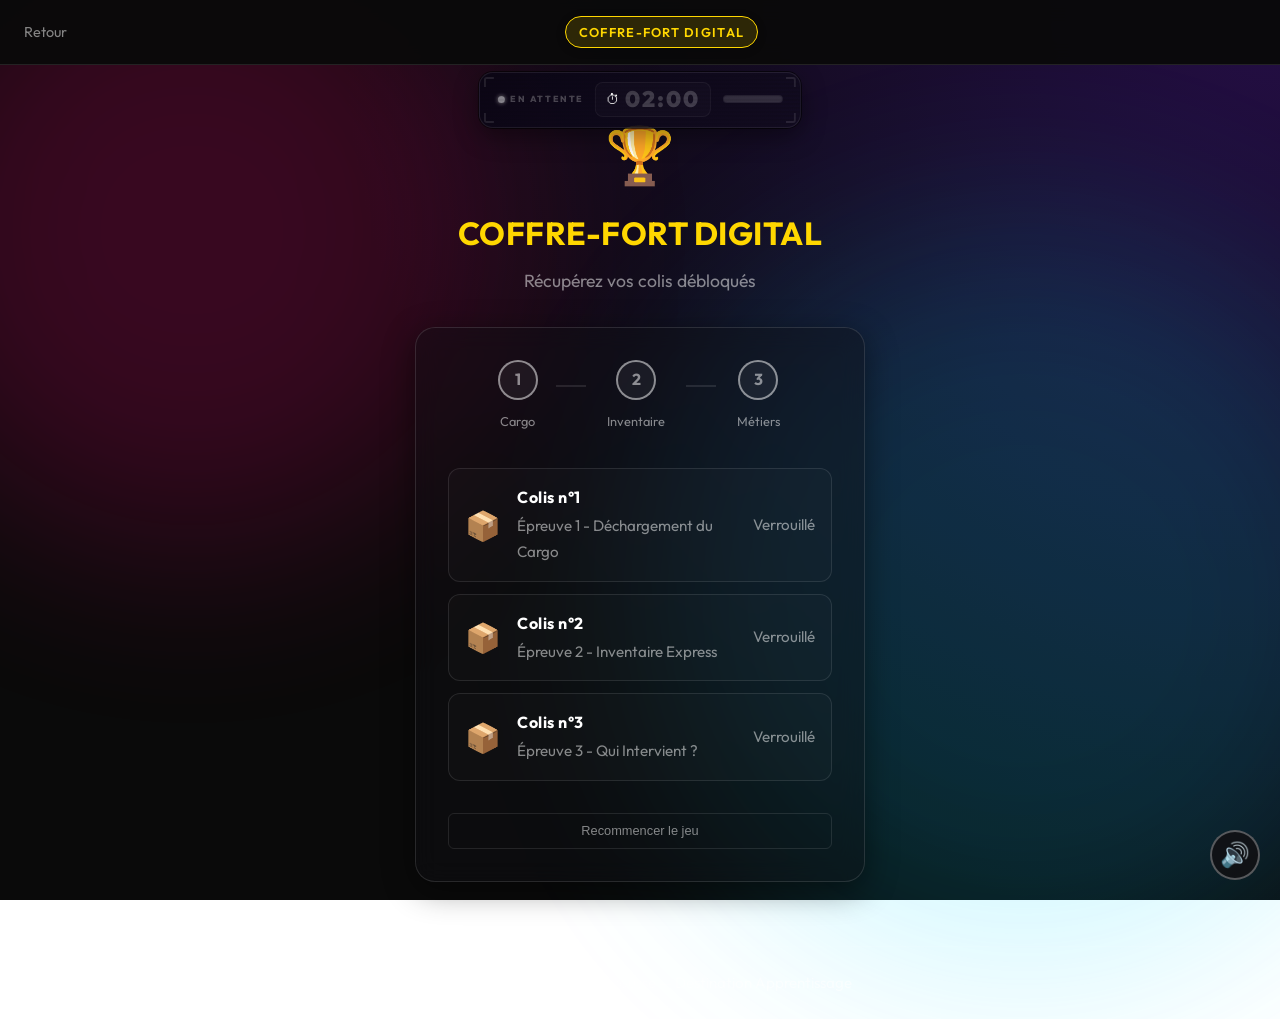
==== commit f18cc30f: "Update coffre.html" ====
--- a/coffre.html
+++ b/coffre.html
@@ -103,13 +103,13 @@
             <h3 id="next-zone-title">ÉPREUVES TERMINÉES</h3>
             <p id="next-zone-text">Résultat de vos épreuves</p>
             <div class="next-zone-direction">
-              <span class="direction-icon">🗣️</span>
+              <span class="direction-icon">➡️</span>
               <div class="direction-info">
                 <strong>PROCHAINE ÉTAPE</strong>
-                <p>Échangez avec l'<span class="zone-name">INTERVENANT LOGISTIQUE</span> sur les métiers et conditions de travail !</p>
+                <p>Rendez-vous à la <span class="zone-name">ZONE AIDE A LA PERSONNE</span></p>
               </div>
             </div>
-            <p class="next-zone-instruction">Présentez vos résultats à l'intervenant. Posez-lui vos questions sur les formations, les métiers et le quotidien en entrepôt !</p>
+            <p class="next-zone-instruction">Présentez-vous au stand pour recevoir vos récompenses et continuer l'aventure !</p>
           </div>
         </div>
 
@@ -147,4 +147,4 @@
   <script src="js/coffre.js"></script>
   <script src="js/music.js"></script>
 </body>
-</html>+</html>
--- a/css/styles.css
+++ b/css/styles.css
@@ -2,7 +2,6 @@
    RESET & VARIABLES
    ========================================== */
 @import url('https://fonts.googleapis.com/css2?family=Outfit:wght@300;400;600;700;800;900&display=swap');
-
 * {
   margin: 0;
   padding: 0;
@@ -2989,211 +2988,186 @@
 
 
 /* ==========================================
-   GLOBAL TIMER BAR
+   GLOBAL TIMER BAR — HUD GAMING
    ========================================== */
 .global-timer-bar {
   position: fixed;
-  top: 56px;
-  left: 0;
-  right: 0;
+  top: 72px;
+  left: 50%;
+  transform: translateX(-50%);
   z-index: 99;
-  background: rgba(10, 10, 15, 0.95);
-  backdrop-filter: blur(10px);
-  border-bottom: 1px solid var(--border);
-  padding: 0.5rem 1.5rem;
-  transition: all 0.3s;
-}
-
-.global-timer-inner {
-  max-width: 1200px;
-  margin: 0 auto;
-  display: flex;
-  align-items: center;
-  gap: 1rem;
-}
-
-.global-timer-left {
-  display: flex;
-  align-items: center;
-  gap: 0.5rem;
-  flex-shrink: 0;
-}
-
-.global-timer-icon {
-  font-size: 1.1rem;
+  width: auto;
+  min-width: 280px;
+  max-width: 440px;
+  padding: 0;
+  pointer-events: none;
+  transition: top 0.4s cubic-bezier(0.25, 0.8, 0.25, 1);
+}
+
+.gt-hud {
+  position: relative;
+  background: linear-gradient(135deg, rgba(10, 6, 20, 0.92) 0%, rgba(18, 12, 32, 0.92) 100%);
+  border: 1px solid rgba(255, 0, 127, 0.25);
+  border-radius: 14px;
+  padding: 0.55rem 1.1rem 0.6rem;
+  pointer-events: auto;
+  box-shadow: 0 0 0 1px rgba(0,0,0,0.6), 0 12px 40px rgba(0,0,0,0.6), 0 0 30px rgba(255,0,127,0.07), inset 0 1px 0 rgba(255,255,255,0.06);
+  overflow: hidden;
+}
+
+.gt-scanline {
+  position: absolute; inset: 0;
+  background: repeating-linear-gradient(0deg, transparent, transparent 2px, rgba(0,0,0,0.06) 2px, rgba(0,0,0,0.06) 4px);
+  pointer-events: none; border-radius: 14px; z-index: 5;
+}
+
+.gt-corner { position: absolute; width: 10px; height: 10px; z-index: 6; pointer-events: none; }
+.gt-corner-tl { top: 4px; left: 4px; border-top: 2px solid var(--pink); border-left: 2px solid var(--pink); border-radius: 3px 0 0 0; }
+.gt-corner-tr { top: 4px; right: 4px; border-top: 2px solid var(--pink); border-right: 2px solid var(--pink); border-radius: 0 3px 0 0; }
+.gt-corner-bl { bottom: 4px; left: 4px; border-bottom: 2px solid var(--pink); border-left: 2px solid var(--pink); border-radius: 0 0 0 3px; }
+.gt-corner-br { bottom: 4px; right: 4px; border-bottom: 2px solid var(--pink); border-right: 2px solid var(--pink); border-radius: 0 0 3px 0; }
+
+.gt-row { display: flex; align-items: center; gap: 0.7rem; position: relative; z-index: 2; }
+.gt-block { display: flex; align-items: center; }
+.gt-block-status { gap: 0.35rem; flex-shrink: 0; }
+
+.gt-pip {
+  display: block; width: 7px; height: 7px; border-radius: 50%;
+  background: var(--pink); box-shadow: 0 0 6px var(--pink), 0 0 12px var(--pink);
+  animation: gt-pip-pulse 2s ease-in-out infinite;
+}
+@keyframes gt-pip-pulse {
+  0%, 100% { opacity: 1; box-shadow: 0 0 6px var(--pink), 0 0 12px var(--pink); }
+  50% { opacity: 0.5; box-shadow: 0 0 3px var(--pink); }
 }
 
 .global-timer-label {
-  font-size: 0.65rem;
-  font-weight: 700;
-  letter-spacing: 0.12em;
-  color: var(--gray);
-  text-transform: uppercase;
-}
+  font-size: 0.55rem; font-weight: 800; letter-spacing: 0.18em;
+  color: rgba(255,0,127,0.6); text-transform: uppercase; white-space: nowrap;
+  font-family: 'Outfit', monospace;
+}
+
+.gt-block-time {
+  gap: 0.3rem; flex-shrink: 0;
+  background: rgba(255,0,127,0.06); border: 1px solid rgba(255,0,127,0.12);
+  border-radius: 8px; padding: 0.2rem 0.6rem;
+}
+
+.gt-time-icon { font-size: 0.85rem; line-height: 1; filter: grayscale(0.3); }
 
 .global-timer-display {
-  font-size: 1.6rem;
-  font-weight: 800;
-  font-family: 'Courier New', monospace;
-  background: linear-gradient(135deg, var(--pink), var(--purple));
-  -webkit-background-clip: text;
-  -webkit-text-fill-color: transparent;
-  flex-shrink: 0;
-  min-width: 70px;
-  text-align: center;
-}
+  font-size: 1.4rem; font-weight: 900;
+  font-family: 'Outfit', 'Courier New', monospace;
+  letter-spacing: 0.1em; color: var(--pink);
+  text-shadow: 0 0 12px rgba(255,0,127,0.5), 0 0 24px rgba(255,0,127,0.2);
+  flex-shrink: 0; min-width: 52px; text-align: center; line-height: 1.2;
+  -webkit-text-fill-color: initial; background: none; -webkit-background-clip: initial;
+}
+
+.gt-block-bar { flex: 1; min-width: 60px; }
 
 .global-timer-progress {
-  flex: 1;
-  height: 4px;
-  background: rgba(255, 255, 255, 0.1);
-  border-radius: 2px;
-  overflow: hidden;
+  width: 100%; height: 8px;
+  background: rgba(255,255,255,0.05); border-radius: 4px;
+  overflow: visible; position: relative; border: 1px solid rgba(255,255,255,0.05);
 }
 
 .global-timer-fill {
   height: 100%;
-  background: linear-gradient(90deg, var(--pink), var(--purple), var(--cyan));
-  border-radius: 2px;
-  transition: width 0.5s linear;
-}
-
-/* Timer en attente */
-.global-timer-bar.waiting {
-  opacity: 0.6;
-}
-
-.global-timer-bar.waiting .global-timer-display {
-  background: var(--gray);
-  -webkit-background-clip: text;
-  -webkit-text-fill-color: transparent;
-}
-
-.global-timer-bar.waiting .global-timer-fill {
-  background: var(--gray);
-}
-
-/* Timer warning (<60s) */
-.global-timer-bar.warning-state {
-  border-bottom-color: rgba(255, 215, 0, 0.4);
-}
-
-.global-timer-bar.warning-state .global-timer-display {
-  background: linear-gradient(135deg, var(--gold), #ff9500);
-  -webkit-background-clip: text;
-  -webkit-text-fill-color: transparent;
-}
-
-.global-timer-bar.warning-state .global-timer-fill {
-  background: linear-gradient(90deg, var(--gold), #ff9500);
-}
-
-/* Timer danger (<30s) */
-.global-timer-bar.danger {
-  border-bottom-color: rgba(255, 68, 68, 0.5);
-  animation: timer-pulse 1s ease-in-out infinite;
-}
-
-@keyframes timer-pulse {
-  0%, 100% { background: rgba(10, 10, 15, 0.95); }
-  50% { background: rgba(255, 68, 68, 0.1); }
-}
-
-.global-timer-bar.danger .global-timer-display {
-  background: var(--red);
-  -webkit-background-clip: text;
-  -webkit-text-fill-color: transparent;
-  animation: timer-blink 0.5s ease-in-out infinite;
-}
-
-@keyframes timer-blink {
-  0%, 100% { opacity: 1; }
-  50% { opacity: 0.5; }
-}
-
-.global-timer-bar.danger .global-timer-fill {
-  background: var(--red);
-}
-
-.global-timer-bar.danger .global-timer-label {
-  color: var(--red);
-}
-
-/* Timer expiré */
-.global-timer-bar.expired {
-  border-bottom-color: var(--red);
-  animation: none;
-  background: rgba(255, 68, 68, 0.08);
-}
-
-.global-timer-bar.expired .global-timer-display {
-  background: var(--red);
-  -webkit-background-clip: text;
-  -webkit-text-fill-color: transparent;
-  animation: none;
-  opacity: 0.7;
-}
-
-.global-timer-bar.expired .global-timer-label {
-  color: var(--red);
-}
-
-/* Timer terminé (toutes épreuves complétées) */
-.global-timer-bar.completed {
-  border-bottom-color: rgba(0, 255, 136, 0.3);
-  animation: none;
-}
-
-.global-timer-bar.completed .global-timer-display {
-  background: var(--green);
-  -webkit-background-clip: text;
-  -webkit-text-fill-color: transparent;
-  animation: none;
-}
-
-.global-timer-bar.completed .global-timer-label {
-  color: var(--green);
-}
-
-.global-timer-bar.completed .global-timer-fill {
-  background: var(--green);
-}
-
-/* Ajuster le padding-top de toutes les pages pour le timer bar */
-.main-container {
-  padding-top: 100px;
-}
-
-.game-page {
-  padding-top: 110px;
-}
-
-/* Responsive timer bar */
+  background: linear-gradient(90deg, var(--purple), var(--pink), var(--cyan));
+  border-radius: 4px; transition: width 0.5s linear; position: relative;
+  box-shadow: 0 0 8px rgba(255,0,127,0.35), 0 0 16px rgba(255,0,127,0.1);
+}
+
+.global-timer-fill::after {
+  content: ''; position: absolute; right: -3px; top: 50%; transform: translateY(-50%);
+  width: 10px; height: 10px; background: var(--white); border-radius: 50%;
+  box-shadow: 0 0 8px var(--pink), 0 0 18px var(--pink), 0 0 30px rgba(255,0,127,0.3);
+  transition: opacity 0.3s, box-shadow 0.3s;
+}
+
+/* --- EN ATTENTE --- */
+.global-timer-bar.waiting .gt-hud { border-color: rgba(255,255,255,0.08); box-shadow: 0 0 0 1px rgba(0,0,0,0.6), 0 8px 24px rgba(0,0,0,0.4); }
+.global-timer-bar.waiting .gt-pip { background: var(--gray); box-shadow: 0 0 4px var(--gray); animation: none; }
+.global-timer-bar.waiting .global-timer-label { color: rgba(255,255,255,0.25); }
+.global-timer-bar.waiting .global-timer-display { color: rgba(255,255,255,0.2); text-shadow: none; }
+.global-timer-bar.waiting .gt-block-time { background: rgba(255,255,255,0.02); border-color: rgba(255,255,255,0.05); }
+.global-timer-bar.waiting .global-timer-fill { background: rgba(255,255,255,0.1); box-shadow: none; }
+.global-timer-bar.waiting .global-timer-fill::after { opacity: 0; }
+.global-timer-bar.waiting .gt-corner { border-color: rgba(255,255,255,0.1); }
+
+/* --- WARNING (<60s) --- */
+.global-timer-bar.warning-state .gt-hud { border-color: rgba(255,215,0,0.3); box-shadow: 0 0 0 1px rgba(0,0,0,0.6), 0 12px 40px rgba(0,0,0,0.6), 0 0 25px rgba(255,215,0,0.08); }
+.global-timer-bar.warning-state .gt-pip { background: var(--gold); box-shadow: 0 0 6px var(--gold), 0 0 12px var(--gold); }
+.global-timer-bar.warning-state .global-timer-label { color: rgba(255,215,0,0.6); }
+.global-timer-bar.warning-state .global-timer-display { color: var(--gold); text-shadow: 0 0 12px rgba(255,215,0,0.5), 0 0 24px rgba(255,215,0,0.2); }
+.global-timer-bar.warning-state .gt-block-time { background: rgba(255,215,0,0.06); border-color: rgba(255,215,0,0.15); }
+.global-timer-bar.warning-state .global-timer-fill { background: linear-gradient(90deg, var(--gold), #ff9500); box-shadow: 0 0 10px rgba(255,215,0,0.4); }
+.global-timer-bar.warning-state .global-timer-fill::after { box-shadow: 0 0 8px var(--gold), 0 0 18px var(--gold); }
+.global-timer-bar.warning-state .gt-corner { border-color: var(--gold); }
+
+/* --- DANGER (<30s) --- */
+.global-timer-bar.danger .gt-hud { border-color: rgba(255,68,68,0.5); animation: gt-danger-glow 0.8s ease-in-out infinite; }
+@keyframes gt-danger-glow {
+  0%, 100% { box-shadow: 0 0 0 1px rgba(0,0,0,0.6), 0 12px 40px rgba(0,0,0,0.6), 0 0 20px rgba(255,68,68,0.1); background: linear-gradient(135deg, rgba(10,6,20,0.92), rgba(18,12,32,0.92)); }
+  50% { box-shadow: 0 0 0 1px rgba(255,68,68,0.3), 0 12px 40px rgba(0,0,0,0.6), 0 0 40px rgba(255,68,68,0.15); background: linear-gradient(135deg, rgba(40,6,10,0.92), rgba(30,8,12,0.92)); }
+}
+.global-timer-bar.danger .gt-pip { background: var(--red); box-shadow: 0 0 6px var(--red), 0 0 14px var(--red); animation: gt-pip-danger 0.4s ease-in-out infinite; }
+@keyframes gt-pip-danger { 0%, 100% { opacity: 1; } 50% { opacity: 0.3; } }
+.global-timer-bar.danger .global-timer-label { color: rgba(255,68,68,0.7); }
+.global-timer-bar.danger .global-timer-display { color: var(--red); text-shadow: 0 0 12px rgba(255,68,68,0.6), 0 0 28px rgba(255,68,68,0.25); animation: gt-time-blink 0.5s ease-in-out infinite; }
+@keyframes gt-time-blink { 0%, 100% { opacity: 1; } 50% { opacity: 0.35; } }
+.global-timer-bar.danger .gt-block-time { background: rgba(255,68,68,0.08); border-color: rgba(255,68,68,0.25); }
+.global-timer-bar.danger .global-timer-fill { background: var(--red); box-shadow: 0 0 12px rgba(255,68,68,0.5); }
+.global-timer-bar.danger .global-timer-fill::after { background: var(--red); box-shadow: 0 0 8px var(--red), 0 0 20px var(--red); }
+.global-timer-bar.danger .gt-corner { border-color: var(--red); }
+.global-timer-bar.danger .gt-time-icon { animation: gt-icon-shake 0.35s ease-in-out infinite; }
+@keyframes gt-icon-shake { 0%, 100% { transform: translateX(0); } 25% { transform: translateX(-2px) rotate(-4deg); } 75% { transform: translateX(2px) rotate(4deg); } }
+
+/* --- EXPIRÉ --- */
+.global-timer-bar.expired .gt-hud { border-color: rgba(255,68,68,0.4); animation: none; background: linear-gradient(135deg, rgba(30,6,8,0.92), rgba(20,5,10,0.92)); }
+.global-timer-bar.expired .gt-pip { background: var(--red); opacity: 0.4; box-shadow: none; animation: none; }
+.global-timer-bar.expired .global-timer-display { color: var(--red); opacity: 0.5; text-shadow: none; animation: none; }
+.global-timer-bar.expired .global-timer-label { color: rgba(255,68,68,0.4); }
+.global-timer-bar.expired .global-timer-fill::after { opacity: 0; }
+.global-timer-bar.expired .gt-corner { border-color: rgba(255,68,68,0.3); }
+
+/* --- TERMINÉ --- */
+.global-timer-bar.completed .gt-hud { border-color: rgba(0,255,136,0.25); animation: none; box-shadow: 0 0 0 1px rgba(0,0,0,0.6), 0 12px 40px rgba(0,0,0,0.6), 0 0 25px rgba(0,255,136,0.06); }
+.global-timer-bar.completed .gt-pip { background: var(--green); box-shadow: 0 0 6px var(--green), 0 0 12px var(--green); }
+.global-timer-bar.completed .global-timer-label { color: rgba(0,255,136,0.5); }
+.global-timer-bar.completed .global-timer-display { color: var(--green); text-shadow: 0 0 12px rgba(0,255,136,0.4); animation: none; }
+.global-timer-bar.completed .gt-block-time { background: rgba(0,255,136,0.05); border-color: rgba(0,255,136,0.15); }
+.global-timer-bar.completed .global-timer-fill { background: linear-gradient(90deg, var(--green), var(--cyan)); box-shadow: 0 0 8px rgba(0,255,136,0.3); }
+.global-timer-bar.completed .global-timer-fill::after { background: var(--green); box-shadow: 0 0 6px var(--green), 0 0 14px var(--green); }
+.global-timer-bar.completed .gt-corner { border-color: var(--green); }
+
+/* ---- Page padding ---- */
+.main-container { padding-top: 100px; }
+.game-page { padding-top: 110px; }
+
+/* ---- Responsive ---- */
 @media (max-width: 600px) {
-  .global-timer-bar {
-    padding: 0.4rem 1rem;
-    top: 50px;
-  }
-
-  .global-timer-label {
-    display: none;
-  }
-
-  .global-timer-display {
-    font-size: 1.3rem;
-  }
-
-  .global-timer-inner {
-    gap: 0.75rem;
-  }
-
-  .main-container {
-    padding-top: 90px;
-  }
-
-  .game-page {
-    padding-top: 100px;
-  }
+  .global-timer-bar { top: 62px; min-width: 0; width: calc(100% - 1.5rem); max-width: 380px; }
+  .gt-hud { padding: 0.45rem 0.8rem 0.5rem; border-radius: 12px; }
+  .gt-block-status { display: none; }
+  .global-timer-display { font-size: 1.15rem; min-width: 44px; }
+  .gt-block-time { padding: 0.15rem 0.5rem; }
+  .gt-row { gap: 0.5rem; }
+  .global-timer-progress { height: 6px; }
+  .global-timer-fill::after { width: 8px; height: 8px; }
+  .gt-corner { width: 7px; height: 7px; }
+  .main-container { padding-top: 95px; }
+  .game-page { padding-top: 105px; }
+}
+
+@media (max-width: 360px) {
+  .global-timer-bar { width: calc(100% - 1rem); }
+  .gt-hud { padding: 0.35rem 0.6rem 0.4rem; border-radius: 10px; }
+  .global-timer-display { font-size: 1.05rem; min-width: 40px; }
+  .gt-time-icon { display: none; }
+  .gt-corner { display: none; }
+  .gt-scanline { display: none; }
 }
 
 /* ==========================================
@@ -4006,22 +3980,23 @@
 }
 
 /* =================================================================
-   ✨ AMÉLIORATIONS ÉVÉNEMENTIELLES (À COLLER TOUT À LA FIN)
+   ✨ AMÉLIORATIONS ÉVÉNEMENTIELLES (RÉGLAGE FIN)
    ================================================================= */
 
 body {
   font-family: 'Outfit', system-ui, -apple-system, sans-serif !important;
-  background: radial-gradient(circle at top right, #1a0b2e, var(--bg) 40%) !important;
+  /* DÉGRADÉ : Un violet légèrement plus riche qui se diffuse mieux */
+  background: radial-gradient(circle at top right, #240e45, var(--bg) 60%) !important;
   background-attachment: fixed !important;
 }
 
-/* EFFET GLASSMORPHISM (VERRE DÉPOLI) SUR LES CARTES */
+/* EFFET GLASSMORPHISM : Un peu plus transparent (0.40) pour laisser passer la lumière */
 .card, .game-content, .epreuve-card, .briefing-card-index, .coffre-banner, .mission-briefing-box {
-  background: rgba(17, 17, 20, 0.55) !important;
+  background: rgba(17, 17, 20, 0.40) !important; 
   backdrop-filter: blur(12px) !important;
   -webkit-backdrop-filter: blur(12px) !important;
-  border: 1px solid rgba(255, 255, 255, 0.1) !important;
-  box-shadow: 0 8px 32px 0 rgba(0, 0, 0, 0.37) !important;
+  border: 1px solid rgba(255, 255, 255, 0.12) !important;
+  box-shadow: 0 8px 32px 0 rgba(0, 0, 0, 0.45) !important;
 }
 
 /* BOUTONS : EFFET NÉON ET MICRO-INTERACTION AU CLIC */
@@ -4034,11 +4009,11 @@
 
 .btn-primary:hover:not(:disabled), .epreuve-btn:hover:not(.disabled), .coffre-banner-btn:hover {
   transform: translateY(-3px) scale(1.02) !important;
-  box-shadow: 0 8px 25px rgba(255, 0, 127, 0.5) !important;
+  box-shadow: 0 8px 25px rgba(255, 0, 127, 0.45) !important;
 }
 
 .btn-primary:active:not(:disabled), .epreuve-btn:active:not(.disabled), .coffre-banner-btn:active {
-  transform: translateY(1px) scale(0.98) !important; /* Effet d'enfoncement physique */
+  transform: translateY(1px) scale(0.98) !important; 
 }
 
 /* AMÉLIORATION DES TITRES ET BADGES */
@@ -4053,13 +4028,13 @@
 
 /* GLOW INTENSE SUR LES CARTES AU SURVOL */
 .epreuve-card:hover:not(.locked) {
-  border-color: rgba(255, 0, 127, 0.5) !important;
-  box-shadow: 0 10px 40px rgba(255, 0, 127, 0.25) !important;
+  border-color: rgba(255, 0, 127, 0.55) !important;
+  box-shadow: 0 10px 40px rgba(255, 0, 127, 0.3) !important;
 }
 
 .coffre-banner:hover {
-  border-color: rgba(255, 215, 0, 0.6) !important;
-  box-shadow: 0 10px 40px rgba(255, 215, 0, 0.25) !important;
+  border-color: rgba(255, 215, 0, 0.65) !important;
+  box-shadow: 0 10px 40px rgba(255, 215, 0, 0.3) !important;
 }
 
 /* =================================================================
@@ -4071,10 +4046,10 @@
   content: '';
   position: fixed;
   border-radius: 50%;
-  filter: blur(120px);
-  z-index: -1; /* Reste tout au fond */
-  opacity: 0.4;
-  pointer-events: none; /* Empêche de bloquer les clics */
+  filter: blur(100px); 
+  z-index: -1; 
+  opacity: 0.75; /* LÉGÈREMENT AUGMENTÉ pour le peps */
+  pointer-events: none; 
   animation: floatAura 15s infinite alternate ease-in-out;
 }
 
@@ -4084,7 +4059,7 @@
   left: -10%;
   width: 50vw;
   height: 50vw;
-  background: rgba(255, 0, 127, 0.25);
+  background: rgba(255, 0, 127, 0.25); /* +5% d'intensité */
 }
 
 /* Aura Cyan en bas à droite */
@@ -4093,15 +4068,14 @@
   right: -10%;
   width: 60vw;
   height: 60vw;
-  background: rgba(0, 212, 255, 0.15);
-  animation-delay: -5s; /* Désynchronise les mouvements */
+  background: rgba(0, 212, 255, 0.22); /* +4% d'intensité */
+  animation-delay: -5s; 
 }
 
 @keyframes floatAura {
   0% { transform: translate(0, 0) scale(1); }
   100% { transform: translate(8%, 12%) scale(1.2); }
 }
-
 
 /* 2. ANIMATIONS D'ENTRÉE EN CASCADE (FADE-UP) */
 .epreuve-card, .briefing-card-index, .coffre-banner {
@@ -4109,7 +4083,6 @@
   animation: slideUpFade 0.8s cubic-bezier(0.16, 1, 0.3, 1) forwards;
 }
 
-/* Délai pour que les cartes apparaissent l'une après l'autre */
 .epreuve-card:nth-child(1) { animation-delay: 0.1s; }
 .epreuve-card:nth-child(2) { animation-delay: 0.2s; }
 .epreuve-card:nth-child(3) { animation-delay: 0.3s; }
@@ -4120,7 +4093,6 @@
   to { opacity: 1; transform: translateY(0); }
 }
 
-
 /* 3. LÉVITATION DES ICÔNES DES ÉPREUVES */
 .epreuve-icon {
   display: inline-block;
@@ -4133,9 +4105,8 @@
 
 @keyframes floatIcon {
   0%, 100% { transform: translateY(0); }
-  50% { transform: translateY(-12px); filter: drop-shadow(0 5px 10px rgba(255,255,255,0.4)); }
-}
-
+  50% { transform: translateY(-12px); filter: drop-shadow(0 5px 10px rgba(255,255,255,0.35)); }
+}
 
 /* 4. PETIT DÉTAIL : BORDURE ANIMÉE SUR LE COFFRE */
 .coffre-banner {
@@ -4148,7 +4119,7 @@
   position: absolute;
   top: 0; left: -100%;
   width: 50%; height: 100%;
-  background: linear-gradient(90deg, transparent, rgba(255,215,0,0.2), transparent);
+  background: linear-gradient(90deg, transparent, rgba(255,215,0,0.18), transparent);
   transform: skewX(-20deg);
   animation: shine 4s infinite;
 }
@@ -4180,13 +4151,11 @@
    🔍 BOOSTER DE TAILLE DE TEXTE (MODE ÉQUILIBRÉ)
    ================================================================= */
 
-/* 1. Textes principaux (Paragraphes, règles, consignes) */
 p, .rules-list li, .briefing-intro, .chapter-content p, .membre-desc, 
 .mission-context p, .mission-objective p, .mission-rules li, .game-header p {
-  font-size: 1.1rem !important; /* Agrandissement léger, sans casser le design */
-}
-
-/* 2. Sous-textes et descriptifs */
+  font-size: 1.1rem !important; 
+}
+
 .hero-subtitle, .stat-text, .briefing-footer p, .epreuve-card p, 
 .epreuve-status, .warning-box p, .reward-link, .reward-status, .footer p, 
 .btn-formation, .footer-date, .footer-location, .qr-label, .partners-label, 
@@ -4196,35 +4165,31 @@
   font-size: 0.95rem !important; 
 }
 
-/* 3. Micro-textes (Badges, tags, compteurs) */
 .page-badge, .epreuve-badge, .mission-tag, .briefing-label, .timer-label, 
 .progress-item span, .qr-text, .briefing-stamp, .obj-number, .loader-status {
   font-size: 0.8rem !important; 
-  padding: 0.3rem 0.8rem !important; /* Rétablit un espacement normal */
-}
-
-/* 4. Éléments interactifs des jeux */
+  padding: 0.3rem 0.8rem !important; 
+}
+
 .quiz-option, .dd-part, .tri-btn, .memory-stat, .tri-stat, .dd-score-bar, .memory-card-back, .dd-score, .dd-errors {
   font-size: 1.05rem !important; 
 }
 
-/* 5. Boutons d'action principaux */
 .btn-primary, .epreuve-btn, .coffre-banner-btn, .btn-accept, .btn-validate-large {
   font-size: 1.1rem !important; 
-  padding: 1rem !important; /* Rétablit une taille de bouton raisonnable */
-}
-
-/* 6. CORRECTION SPÉCIFIQUE : Protection du Timer et de l'Équipe */
+  padding: 1rem !important; 
+}
+
 .global-timer-display {
-  font-size: 1.5rem !important; /* Empêche le timer de déborder de sa barre */
+  font-size: 1.4rem !important;
 }
 
 .membre-info h3 {
-  font-size: 1.1rem !important; /* Empêche les noms de l'équipe de casser la carte */
+  font-size: 1.1rem !important;
 }
 
 @media (max-width: 600px) {
   .global-timer-display {
-    font-size: 1.25rem !important; /* Sécurité supplémentaire pour les petits écrans */
-  }
-}+    font-size: 1.15rem !important;
+  }
+}
